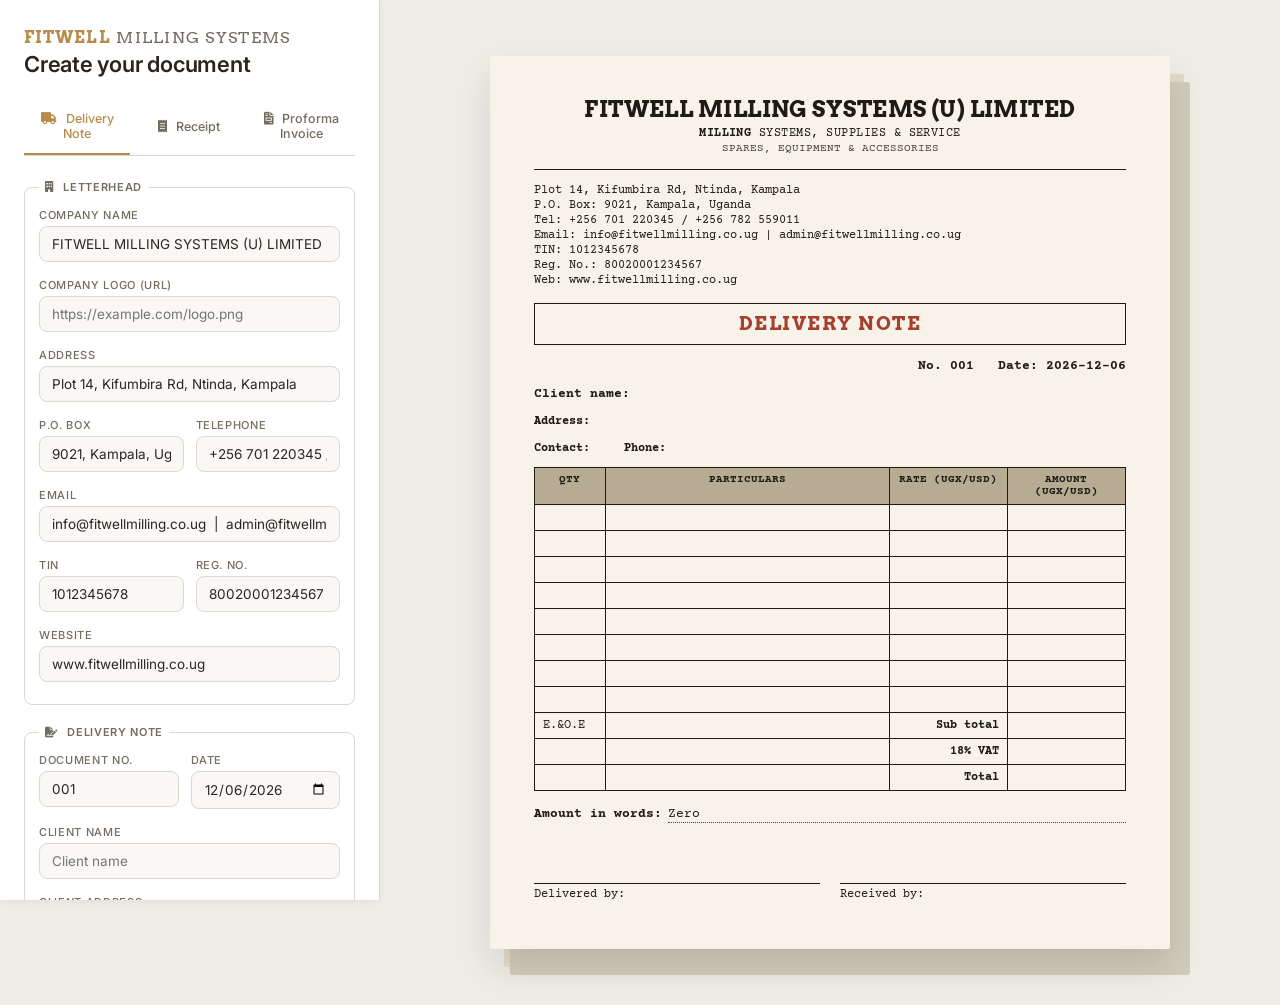
==== index.html @ 5354561b "first commit" ====
<!doctype html>
<html lang="en">
  <head>
    <meta charset="UTF-8" />
    <title>Fitwell Milling Systems — Document Book</title>
    <meta name="viewport" content="width=device-width, initial-scale=1" />
    <!-- Google Fonts -->
    <link rel="preconnect" href="https://fonts.googleapis.com" />
    <link
      href="https://fonts.googleapis.com/css2?family=Courier+Prime:wght@400;700&family=Arvo:wght@700&family=Inter:opsz@14..32&display=swap"
      rel="stylesheet"
    />
    <!-- Font Awesome 6 (Free) -->
    <link
      rel="stylesheet"
      href="https://cdnjs.cloudflare.com/ajax/libs/font-awesome/6.0.0-beta3/css/all.min.css"
    />
    <link rel="stylesheet" href="./assets/css/style.css" />
  </head>
  <body>
    <div class="app" id="app">
      <!-- ===== SIDEBAR ===== -->
      <aside class="sidebar" id="sidebar">
        <div class="sidebar-header">
          <p class="brand"><strong>Fitwell</strong> Milling Systems</p>
          <h1>Create your document</h1>
        </div>

        <!-- Tabs -->
        <div class="tabs" id="tabs">
          <button class="tab active" data-doc="dn">
            <i class="fas fa-truck"></i> Delivery Note
          </button>
          <button class="tab" data-doc="rc">
            <i class="fas fa-receipt"></i> Receipt
          </button>
          <button class="tab" data-doc="pf">
            <i class="fas fa-file-invoice"></i> Proforma Invoice
          </button>
        </div>

        <!-- Letterhead -->
        <fieldset>
          <legend><i class="fas fa-building"></i> Letterhead</legend>
          <div class="field-group">
            <label>Company Name</label>
            <input id="hd-name" value="FITWELL MILLING SYSTEMS (U) LIMITED" />
          </div>
          <div class="field-group">
            <label>Company Logo (URL)</label>
            <input id="hd-logo" placeholder="https://example.com/logo.png" />
          </div>
          <div class="field-group">
            <label>Address</label>
            <input
              id="hd-addr"
              value="Plot 14, Kifumbira Rd, Ntinda, Kampala"
            />
          </div>
          <div class="field-group two-col">
            <div>
              <label>P.O. Box</label
              ><input id="hd-pobox" value="9021, Kampala, Uganda" />
            </div>
            <div>
              <label>Telephone</label
              ><input id="hd-phone" value="+256 701 220345 / +256 782 559011" />
            </div>
          </div>
          <div class="field-group">
            <label>Email</label>
            <input
              id="hd-email"
              value="info@fitwellmilling.co.ug  |  admin@fitwellmilling.co.ug"
            />
          </div>
          <div class="field-group two-col">
            <div>
              <label>TIN</label><input id="hd-tin" value="1012345678" />
            </div>
            <div>
              <label>Reg. No.</label
              ><input id="hd-reg" value="80020001234567" />
            </div>
          </div>
          <div class="field-group">
            <label>Website</label>
            <input id="hd-web" value="www.fitwellmilling.co.ug" />
          </div>
        </fieldset>

        <!-- Delivery Note -->
        <div id="panel-dn">
          <fieldset>
            <legend><i class="fas fa-file-signature"></i> Delivery Note</legend>
            <div class="field-group two-col">
              <div>
                <label>Document No.</label><input id="dn-no" value="001" />
              </div>
              <div><label>Date</label><input id="dn-date" type="date" /></div>
            </div>
            <div class="field-group">
              <label>Client Name</label>
              <input id="dn-client" placeholder="Client name" />
            </div>
            <div class="field-group">
              <label>Client Address</label>
              <input id="dn-client-addr" placeholder="Client address" />
            </div>
            <div class="field-group two-col">
              <div>
                <label>Contact Person</label
                ><input id="dn-contact" placeholder="Contact person" />
              </div>
              <div>
                <label>Phone Number</label
                ><input id="dn-phone" placeholder="Phone number" />
              </div>
            </div>
          </fieldset>
          <fieldset>
            <legend><i class="fas fa-list"></i> Items</legend>
            <div id="dn-rows"></div>
            <button class="add-row" id="dn-add-row">
              <i class="fas fa-plus-circle"></i> Add item
            </button>
          </fieldset>
          <fieldset>
            <legend>
              <i class="fas fa-calculator"></i> Totals &amp; Sign‑off
            </legend>
            <div class="check-row">
              <input type="checkbox" id="dn-vat" />
              <label style="margin: 0">Apply 18% VAT</label>
            </div>
            <div class="field-group">
              <label>Amount in words</label>
              <input
                id="dn-words"
                placeholder="e.g. Five hundred thousand shillings only"
              />
            </div>
            <div class="field-group two-col">
              <div><label>Delivered by</label><input id="dn-delby" /></div>
              <div><label>Received by</label><input id="dn-recby" /></div>
            </div>
          </fieldset>
        </div>

        <!-- Receipt -->
        <div id="panel-rc" style="display: none">
          <fieldset>
            <legend><i class="fas fa-receipt"></i> Receipt</legend>
            <div class="field-group two-col">
              <div>
                <label>Receipt No.</label><input id="rc-no" value="001" />
              </div>
              <div><label>Date</label><input id="rc-date" type="date" /></div>
            </div>
            <div class="field-group">
              <label>Received From</label>
              <input id="rc-from" placeholder="Client name" />
            </div>
            <div class="field-group">
              <label>Payment Description</label>
              <textarea
                id="rc-for"
                placeholder="Description of goods or service"
              ></textarea>
            </div>
            <div class="field-group">
              <label>Payment Method</label>
              <select id="rc-method">
                <option value="Cash">Cash</option>
                <option value="Cheque">Cheque</option>
                <option value="Bank Transfer">Bank Transfer</option>
                <option value="Mobile Money">Mobile Money</option>
              </select>
            </div>
            <div class="field-group two-col">
              <div>
                <label>Cash / Cheque No.</label
                ><input id="rc-cash" value="Cash" />
              </div>
              <div><label>Balance</label><input id="rc-bal" value="NIL" /></div>
            </div>
            <div class="field-group">
              <label>Amount (UGX / USD)</label>
              <input id="rc-amt" placeholder="0" />
            </div>
            <div class="field-group">
              <label>Amount in words</label>
              <input
                id="rc-words"
                placeholder="e.g. Five hundred thousand shillings only"
              />
            </div>
            <div class="field-group">
              <label>Issued By</label>
              <input id="rc-issued" />
            </div>
          </fieldset>
        </div>

        <!-- Proforma Invoice -->
        <div id="panel-pf" style="display: none">
          <fieldset>
            <legend>
              <i class="fas fa-file-invoice"></i> Proforma Invoice
            </legend>
            <div class="field-group two-col">
              <div>
                <label>Invoice No.</label><input id="pf-no" value="001" />
              </div>
              <div><label>Date</label><input id="pf-date" type="date" /></div>
            </div>
            <div class="field-group">
              <label>M/s (Client)</label>
              <input id="pf-client" placeholder="Client name" />
            </div>
            <div class="field-group">
              <label>Client Address</label>
              <input id="pf-client-addr" placeholder="Client address" />
            </div>
          </fieldset>
          <fieldset>
            <legend><i class="fas fa-list"></i> Items</legend>
            <div id="pf-rows"></div>
            <button class="add-row" id="pf-add-row">
              <i class="fas fa-plus-circle"></i> Add item
            </button>
            <div class="check-row" style="margin-top: 12px">
              <input type="checkbox" id="pf-vat" />
              <label style="margin: 0">Apply 18% VAT</label>
            </div>
          </fieldset>
          <fieldset>
            <legend>
              <i class="fas fa-file-contract"></i> Terms &amp; Contact
            </legend>
            <div class="field-group">
              <label>Payment Terms</label>
              <input id="pf-terms" value="Cash on delivery" />
            </div>
            <div class="field-group">
              <label>Contact Information</label>
              <input id="pf-contact" placeholder="Phone number" />
            </div>
            <div class="field-group">
              <label>Amount in words</label>
              <input
                id="pf-words"
                placeholder="e.g. Five hundred thousand shillings only"
              />
            </div>
          </fieldset>
        </div>

        <!-- Action buttons -->
        <div class="action-row">
          <button class="action-btn" id="btn-today">
            <i class="fas fa-calendar-day"></i> Today
          </button>
          <button class="action-btn" id="btn-reset">
            <i class="fas fa-undo-alt"></i> Reset
          </button>
          <button class="action-btn" id="btn-duplicate">
            <i class="fas fa-copy"></i> Duplicate
          </button>
          <button class="action-btn" id="btn-clear">
            <i class="fas fa-trash-alt"></i> Clear All
          </button>
        </div>
        <div class="action-row">
          <button class="action-btn" id="btn-dark">
            <i class="fas fa-moon"></i> Dark / Light
          </button>
          <button class="action-btn" id="btn-save">
            <i class="fas fa-save"></i> Save
          </button>
        </div>

        <button class="print-btn" id="btn-print">
          <i class="fas fa-print"></i> Print / Save as PDF
        </button>
        <p class="hint">
          Fill the fields on the left — the sheet on the right updates as you
          type. Use <strong>Print / Save as PDF</strong> for a clean copy.
          <br /><kbd>Ctrl+P</kbd> print · <kbd>Ctrl+S</kbd> save
        </p>
      </aside>

      <!-- ===== PREVIEW STAGE ===== -->
      <main class="stage" id="stage">
        <div class="paper-wrap">
          <div class="paper" id="paper"></div>
        </div>
      </main>
    </div>

    <script src="./assets/js/script.js"></script>
  </body>
</html>
---- assets/css/style.css ----
/* ===== CSS Variables (Light / Dark) ===== */
:root {
  --paper: #f8f3e9;
  --paper-shadow-1: #e6dbc8;
  --paper-shadow-2: #d0cdbb;
  --ink: #1e1b16;
  --ink-soft: #4a443a;
  --stamp: #a53f2f;
  --rule: #b7ac93;
  --chrome-bg: #f0ede7;
  --chrome-panel: #ffffff;
  --chrome-line: #dcd7cf;
  --chrome-text: #2a251f;
  --chrome-muted: #736c60;
  --accent: #b78c4a;
  --input-bg: #faf8f5;
  --shadow-sm: 0 2px 8px rgba(0, 0, 0, 0.06);
  --radius: 8px;
}
body.dark {
  --paper: #1e1b16;
  --paper-shadow-1: #0f0e0a;
  --paper-shadow-2: #1a1812;
  --ink: #edeae0;
  --ink-soft: #b8b0a0;
  --stamp: #d97a6a;
  --rule: #5a4f3e;
  --chrome-bg: #1a1816;
  --chrome-panel: #26231e;
  --chrome-line: #3a3530;
  --chrome-text: #edeae0;
  --chrome-muted: #9c978a;
  --accent: #d9a441;
  --input-bg: #2e2a24;
  --shadow-sm: 0 2px 8px rgba(0, 0, 0, 0.3);
}
/* ===== Reset & Base ===== */
* {
  box-sizing: border-box;
  margin: 0;
  padding: 0;
}
body {
  margin: 0;
  background: var(--chrome-bg);
  color: var(--chrome-text);
  font-family:
    "Inter",
    "Segoe UI",
    system-ui,
    -apple-system,
    sans-serif;
  transition:
    background 0.25s,
    color 0.25s;
}
.app {
  display: grid;
  grid-template-columns: 380px 1fr;
  min-height: 100vh;
}
/* ===== Sidebar ===== */
.sidebar {
  background: var(--chrome-panel);
  border-right: 1px solid var(--chrome-line);
  padding: 28px 24px 40px;
  overflow-y: auto;
  max-height: 100vh;
  position: sticky;
  top: 0;
  box-shadow: var(--shadow-sm);
}
.sidebar-header {
  margin-bottom: 24px;
}
.brand {
  font-family: "Arvo", serif;
  font-size: 16px;
  letter-spacing: 0.08em;
  color: var(--chrome-muted);
  text-transform: uppercase;
  margin: 0 0 4px;
}
.brand strong {
  color: var(--accent);
}
h1 {
  font-size: 22px;
  font-weight: 600;
  margin: 0;
  color: var(--chrome-text);
  letter-spacing: -0.01em;
}
.tabs {
  display: flex;
  gap: 6px;
  margin-bottom: 24px;
  border-bottom: 1px solid var(--chrome-line);
}
.tab {
  flex: 1;
  background: transparent;
  border: none;
  color: var(--chrome-muted);
  font-size: 12.5px;
  font-weight: 500;
  padding: 10px 4px 12px;
  cursor: pointer;
  border-bottom: 2px solid transparent;
  text-align: center;
  transition:
    color 0.2s,
    border-color 0.2s;
  font-family: inherit;
}
.tab i {
  margin-right: 6px;
}
.tab.active {
  color: var(--accent);
  border-bottom-color: var(--accent);
}
.tab:hover {
  color: var(--chrome-text);
}
.field-group {
  margin-bottom: 16px;
}
.field-group.two-col {
  display: grid;
  grid-template-columns: 1fr 1fr;
  gap: 12px;
}
label {
  display: block;
  font-size: 11px;
  text-transform: uppercase;
  letter-spacing: 0.06em;
  color: var(--chrome-muted);
  margin-bottom: 4px;
  font-weight: 500;
}
input,
textarea,
select {
  width: 100%;
  background: var(--input-bg);
  border: 1px solid var(--chrome-line);
  color: var(--chrome-text);
  font-size: 13.5px;
  padding: 9px 12px;
  border-radius: var(--radius);
  font-family: inherit;
  transition:
    border-color 0.2s,
    box-shadow 0.2s;
}
input:focus,
textarea:focus,
select:focus {
  outline: none;
  border-color: var(--accent);
  box-shadow: 0 0 0 3px rgba(183, 140, 74, 0.15);
}
textarea {
  resize: vertical;
  min-height: 56px;
}
fieldset {
  border: 1px solid var(--chrome-line);
  border-radius: var(--radius);
  padding: 14px 14px 6px;
  margin: 0 0 20px;
  background: var(--chrome-panel);
}
legend {
  font-size: 11px;
  text-transform: uppercase;
  letter-spacing: 0.06em;
  color: var(--chrome-muted);
  padding: 0 6px;
  font-weight: 600;
}
legend i {
  margin-right: 6px;
}
.row-item {
  border: 1px solid var(--chrome-line);
  border-radius: var(--radius);
  padding: 12px;
  margin-bottom: 8px;
  background: var(--input-bg);
  transition: background 0.2s;
}
.row-item:hover {
  background: var(--chrome-panel);
}
.row-item .row-desc {
  margin-bottom: 8px;
}
.row-item .row-grid {
  display: grid;
  grid-template-columns: 1fr 1fr 1fr;
  gap: 8px;
  margin-bottom: 6px;
}
.row-item input {
  font-size: 12.5px;
  padding: 6px 8px;
}
.row-item .mini-label {
  font-size: 9.5px;
  color: var(--chrome-muted);
  text-transform: uppercase;
  letter-spacing: 0.04em;
  margin: 0 0 3px;
}
.remove-row {
  background: none;
  border: none;
  color: #b85c4a;
  font-size: 11px;
  cursor: pointer;
  padding: 0;
  transition: color 0.2s;
}
.remove-row:hover {
  color: #9a3e2e;
  text-decoration: underline;
}
.add-row {
  width: 100%;
  background: transparent;
  border: 1px dashed var(--chrome-line);
  color: var(--chrome-muted);
  padding: 10px;
  border-radius: var(--radius);
  font-size: 12.5px;
  cursor: pointer;
  margin-top: 2px;
  transition: all 0.2s;
  font-family: inherit;
}
.add-row i {
  margin-right: 6px;
}
.add-row:hover {
  border-color: var(--accent);
  color: var(--accent);
  background: rgba(183, 140, 74, 0.05);
}
.check-row {
  display: flex;
  align-items: center;
  gap: 8px;
  font-size: 12.5px;
  color: var(--chrome-text);
  margin-bottom: 14px;
}
.check-row input {
  width: auto;
}
.action-row {
  display: flex;
  gap: 8px;
  margin-bottom: 10px;
  flex-wrap: wrap;
}
.action-btn {
  flex: 1 1 auto;
  background: var(--chrome-line);
  border: none;
  color: var(--chrome-text);
  font-size: 12px;
  padding: 8px 6px;
  border-radius: var(--radius);
  cursor: pointer;
  transition:
    background 0.2s,
    transform 0.1s;
  font-family: inherit;
  font-weight: 500;
}
.action-btn i {
  margin-right: 4px;
}
.action-btn:hover {
  background: #b0a89a;
  transform: translateY(-1px);
}
.print-btn {
  width: 100%;
  background: var(--accent);
  color: #fff;
  border: none;
  font-weight: 600;
  font-size: 14px;
  padding: 14px;
  border-radius: var(--radius);
  cursor: pointer;
  margin-top: 8px;
  transition:
    background 0.2s,
    transform 0.1s;
  font-family: inherit;
}
.print-btn i {
  margin-right: 8px;
}
.print-btn:hover {
  background: #a0783e;
  transform: translateY(-2px);
}
.hint {
  font-size: 11.5px;
  color: var(--chrome-muted);
  line-height: 1.6;
  margin-top: 14px;
}
.hint kbd {
  background: var(--chrome-line);
  padding: 2px 8px;
  border-radius: 3px;
  font-size: 11px;
  font-family: inherit;
}
/* ===== Preview Stage ===== */
.stage {
  display: flex;
  justify-content: center;
  align-items: flex-start;
  padding: 56px 40px;
  overflow-x: auto;
  background: var(--chrome-bg);
}
.paper-wrap {
  position: relative;
  width: 680px;
  flex-shrink: 0;
}
.paper-wrap::before,
.paper-wrap::after {
  content: "";
  position: absolute;
  top: 10px;
  left: 8px;
  right: -8px;
  bottom: -10px;
  border-radius: 2px;
  z-index: 0;
}
.paper-wrap::before {
  background: var(--paper-shadow-1);
  transform: translate(6px, 8px);
}
.paper-wrap::after {
  background: var(--paper-shadow-2);
  transform: translate(12px, 16px);
}
.paper {
  position: relative;
  z-index: 1;
  background: var(--paper);
  color: var(--ink);
  padding: 40px 44px 48px;
  font-family: "Courier Prime", monospace;
  box-shadow: 0 18px 40px rgba(0, 0, 0, 0.12);
  min-height: 880px;
  transition:
    background 0.25s,
    color 0.25s;
  border-radius: 2px;
}
.co-name {
  font-family: "Arvo", serif;
  font-size: 22px;
  font-weight: 700;
  text-align: center;
  letter-spacing: 0.02em;
  margin: 0 0 4px;
}
.co-tag {
  text-align: center;
  font-size: 12px;
  letter-spacing: 0.04em;
  margin: 0 0 2px;
}
.co-tag b {
  font-weight: 700;
}
.co-sub {
  text-align: center;
  font-size: 11px;
  color: var(--ink-soft);
  margin: 0 0 14px;
}
.hr {
  border: none;
  border-top: 1.5px solid var(--ink);
  margin: 0 0 14px;
}
.addr-block p {
  margin: 0 0 2px;
  font-size: 11.5px;
}
.title-box {
  border: 1.5px solid var(--ink);
  text-align: center;
  padding: 8px 0;
  margin: 16px 0 14px;
}
.title-box span {
  font-family: "Arvo", serif;
  font-weight: 700;
  font-size: 19px;
  color: var(--stamp);
  letter-spacing: 0.08em;
}
.meta-row {
  display: flex;
  justify-content: flex-end;
  gap: 24px;
  font-size: 12.5px;
  font-weight: 700;
  margin-bottom: 14px;
}
.client-row {
  font-size: 13px;
  margin-bottom: 14px;
}
.client-row b {
  font-weight: 700;
}
table.doc-table {
  width: 100%;
  border-collapse: collapse;
  margin-bottom: 16px;
}
table.doc-table th,
table.doc-table td {
  border: 1px solid var(--ink);
  padding: 6px 8px;
  font-size: 11.5px;
  vertical-align: top;
}
table.doc-table th {
  background: var(--rule);
  text-align: center;
  font-size: 10.5px;
  text-transform: uppercase;
}
table.doc-table td.num {
  text-align: center;
}
table.doc-table td.right {
  text-align: right;
}
.fill-line {
  font-size: 12.5px;
  margin: 0 0 12px;
  display: flex;
  gap: 6px;
}
.fill-line b {
  white-space: nowrap;
}
.fill-line .under {
  flex: 1;
  border-bottom: 1px dotted var(--ink-soft);
  min-height: 16px;
}
.sig-grid {
  display: grid;
  grid-template-columns: 1fr 1fr;
  gap: 20px;
  margin-top: 34px;
  font-size: 12px;
}
.sig-line {
  border-top: 1px solid var(--ink);
  margin-top: 26px;
  padding-top: 4px;
}
.paper-footer {
  text-align: center;
  font-size: 10.5px;
  font-style: italic;
  color: var(--ink-soft);
  margin-top: 18px;
}
/* ===== Responsive ===== */
@media (max-width: 960px) {
  .app {
    grid-template-columns: 1fr;
  }
  .sidebar {
    max-height: none;
    position: static;
    border-right: none;
  }
  .stage {
    padding: 24px 16px;
  }
  .paper-wrap {
    width: 100%;
    max-width: 680px;
  }
  .paper {
    padding: 24px 20px;
    min-height: auto;
  }
  .paper-wrap::before,
  .paper-wrap::after {
    display: none;
  }
}
@media (max-width: 480px) {
  .sidebar {
    padding: 16px;
  }
  .field-group.two-col {
    grid-template-columns: 1fr;
  }
  .row-item .row-grid {
    grid-template-columns: 1fr 1fr;
  }
}
/* ===== Print styles – preserve color ===== */
@media print {
  body {
    background: #fff !important;
  }
  .sidebar {
    display: none !important;
  }
  .stage {
    padding: 0 !important;
    background: #fff !important;
  }
  .paper-wrap {
    width: 100% !important;
    max-width: 100% !important;
  }
  .paper-wrap::before,
  .paper-wrap::after {
    display: none !important;
  }
  .paper {
    box-shadow: none !important;
    padding: 20px 24px !important;
    min-height: 0 !important;
    background: var(--paper) !important;
    color: var(--ink) !important;
    -webkit-print-color-adjust: exact !important;
    print-color-adjust: exact !important;
  }
  .paper .co-name,
  .paper .title-box span {
    color: var(--stamp) !important;
  }
  .paper * {
    -webkit-print-color-adjust: exact !important;
    print-color-adjust: exact !important;
  }
  table.doc-table th {
    background: var(--rule) !important;
  }
  .paper-footer {
    color: var(--ink-soft) !important;
  }
}
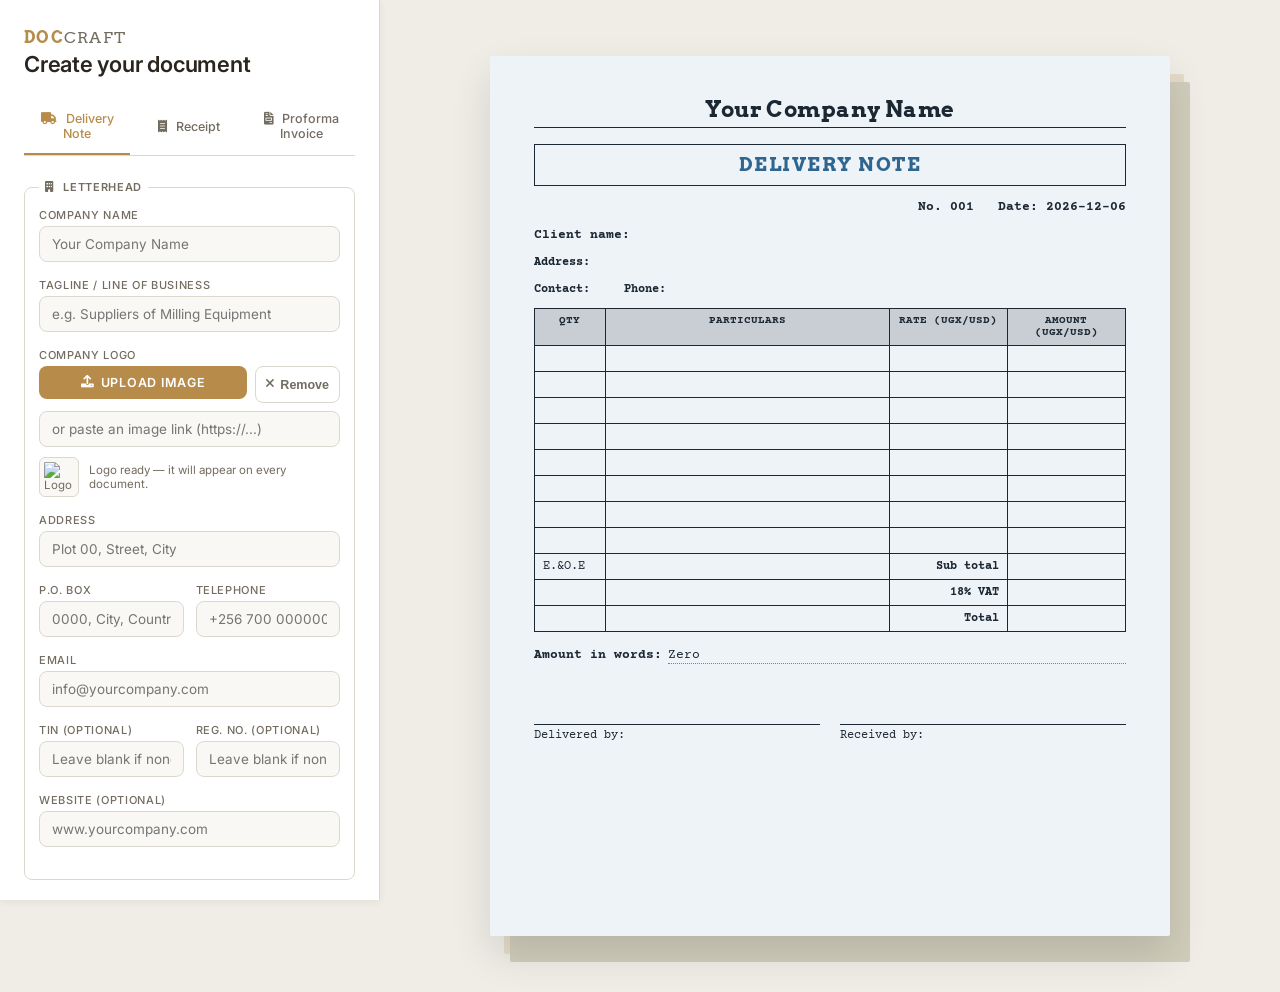
==== commit 01481b49: "more modified" ====
--- a/index.html
+++ b/index.html
@@ -2,10 +2,81 @@
 <html lang="en">
   <head>
     <meta charset="UTF-8" />
-    <title>Fitwell Milling Systems — Document Book</title>
+    <title>
+      Document Generator — Free Online Delivery Note, Receipt &amp; Proforma
+      Invoice Maker
+    </title>
     <meta name="viewport" content="width=device-width, initial-scale=1" />
+
+    <!-- ===== SEO ===== -->
+    <meta
+      name="description"
+      content="Create professional delivery notes, receipts, and proforma invoices online — free. Add your own logo and brand colors, auto-calculate totals and VAT, and print or save as PDF instantly. Works for any business."
+    />
+    <meta
+      name="keywords"
+      content="receipt generator, delivery note generator, proforma invoice generator, free invoice maker, printable receipt, online billing tool, receipt maker, invoice maker Uganda"
+    />
+    <meta name="robots" content="index, follow" />
+    <meta name="author" content="BeyondCode Tech Solutions" />
+    <meta name="theme-color" content="#2F6690" />
+    <link
+      rel="canonical"
+      href="https://aijuka-josbert.github.io/onlinereceiptfillables_b/"
+    />
+
+    <!-- Open Graph -->
+    <meta property="og:type" content="website" />
+    <meta property="og:site_name" content="Document Generator" />
+    <meta
+      property="og:title"
+      content="Document Generator — Free Online Delivery Note, Receipt & Proforma Invoice Maker"
+    />
+    <meta
+      property="og:description"
+      content="Create branded delivery notes, receipts, and proforma invoices online. Your logo, your colors, instant PDF."
+    />
+    <meta
+      property="og:url"
+      content="https://aijuka-josbert.github.io/onlinereceiptfillables_b/"
+    />
+    <meta property="og:image" content="./assets/og-image.png" />
+    <!-- Tip: add a 1200x630 screenshot of the app at assets/og-image.png so links preview nicely when shared -->
+
+    <!-- Twitter Card -->
+    <meta name="twitter:card" content="summary_large_image" />
+    <meta
+      name="twitter:title"
+      content="Document Generator — Free Online Delivery Note, Receipt & Proforma Invoice Maker"
+    />
+    <meta
+      name="twitter:description"
+      content="Create branded delivery notes, receipts, and proforma invoices online. Your logo, your colors, instant PDF."
+    />
+    <meta name="twitter:image" content="./assets/og-image.png" />
+
+    <!-- Favicon (inline SVG, no extra file needed) -->
+    <link
+      rel="icon"
+      href="data:image/svg+xml,%3Csvg xmlns='http://www.w3.org/2000/svg' viewBox='0 0 100 100'%3E%3Crect width='100' height='100' rx='18' fill='%232F6690'/%3E%3Cpath d='M28 22h44a4 4 0 0 1 4 4v56l-9-6-9 6-9-6-9 6-9-6-9 6V26a4 4 0 0 1 4-4z' fill='%23fff'/%3E%3Cpath d='M36 38h28M36 48h28M36 58h18' stroke='%232F6690' stroke-width='4' stroke-linecap='round'/%3E%3C/svg%3E"
+    />
+
+    <!-- Structured data -->
+    <script type="application/ld+json">
+      {
+        "@context": "https://schema.org",
+        "@type": "WebApplication",
+        "name": "Document Generator",
+        "description": "Free online tool to create delivery notes, receipts, and proforma invoices with custom logos and brand colors.",
+        "applicationCategory": "BusinessApplication",
+        "operatingSystem": "Any",
+        "offers": { "@type": "Offer", "price": "0", "priceCurrency": "USD" }
+      }
+    </script>
+
     <!-- Google Fonts -->
     <link rel="preconnect" href="https://fonts.googleapis.com" />
+    <link rel="preconnect" href="https://fonts.gstatic.com" crossorigin />
     <link
       href="https://fonts.googleapis.com/css2?family=Courier+Prime:wght@400;700&family=Arvo:wght@700&family=Inter:opsz@14..32&display=swap"
       rel="stylesheet"
@@ -18,23 +89,32 @@
     <link rel="stylesheet" href="./assets/css/style.css" />
   </head>
   <body>
+    <h1 class="sr-only">
+      Free Online Document Generator — Delivery Notes, Receipts and Proforma
+      Invoices
+    </h1>
     <div class="app" id="app">
       <!-- ===== SIDEBAR ===== -->
-      <aside class="sidebar" id="sidebar">
+      <aside class="sidebar" id="sidebar" aria-label="Document editor">
         <div class="sidebar-header">
-          <p class="brand"><strong>Fitwell</strong> Milling Systems</p>
-          <h1>Create your document</h1>
+          <p class="brand"><strong>Doc</strong>Craft</p>
+          <p class="sidebar-title">Create your document</p>
         </div>
 
         <!-- Tabs -->
-        <div class="tabs" id="tabs">
-          <button class="tab active" data-doc="dn">
+        <div class="tabs" id="tabs" role="tablist">
+          <button
+            class="tab active"
+            data-doc="dn"
+            role="tab"
+            aria-selected="true"
+          >
             <i class="fas fa-truck"></i> Delivery Note
           </button>
-          <button class="tab" data-doc="rc">
+          <button class="tab" data-doc="rc" role="tab" aria-selected="false">
             <i class="fas fa-receipt"></i> Receipt
           </button>
-          <button class="tab" data-doc="pf">
+          <button class="tab" data-doc="pf" role="tab" aria-selected="false">
             <i class="fas fa-file-invoice"></i> Proforma Invoice
           </button>
         </div>
@@ -43,49 +123,70 @@
         <fieldset>
           <legend><i class="fas fa-building"></i> Letterhead</legend>
           <div class="field-group">
-            <label>Company Name</label>
-            <input id="hd-name" value="FITWELL MILLING SYSTEMS (U) LIMITED" />
-          </div>
-          <div class="field-group">
-            <label>Company Logo (URL)</label>
-            <input id="hd-logo" placeholder="https://example.com/logo.png" />
-          </div>
-          <div class="field-group">
-            <label>Address</label>
+            <label for="hd-name">Company Name</label>
+            <input id="hd-name" placeholder="Your Company Name" />
+          </div>
+          <div class="field-group">
+            <label for="hd-tagline">Tagline / Line of Business</label>
             <input
-              id="hd-addr"
-              value="Plot 14, Kifumbira Rd, Ntinda, Kampala"
+              id="hd-tagline"
+              placeholder="e.g. Suppliers of Milling Equipment"
             />
+          </div>
+
+          <div class="field-group">
+            <label>Company Logo</label>
+            <div class="logo-controls">
+              <label class="upload-btn" for="hd-logo-file">
+                <i class="fas fa-upload"></i> Upload image
+                <input type="file" id="hd-logo-file" accept="image/*" hidden />
+              </label>
+              <button type="button" class="upload-btn ghost" id="hd-logo-clear">
+                <i class="fas fa-times"></i> Remove
+              </button>
+            </div>
+            <input
+              id="hd-logo-url"
+              placeholder="or paste an image link (https://...)"
+              style="margin-top: 8px"
+            />
+            <div class="logo-preview-row" id="logo-preview-row" hidden>
+              <img id="logo-preview" alt="Logo preview" />
+              <span>Logo ready — it will appear on every document.</span>
+            </div>
+          </div>
+
+          <div class="field-group">
+            <label for="hd-addr">Address</label>
+            <input id="hd-addr" placeholder="Plot 00, Street, City" />
           </div>
           <div class="field-group two-col">
             <div>
-              <label>P.O. Box</label
-              ><input id="hd-pobox" value="9021, Kampala, Uganda" />
+              <label for="hd-pobox">P.O. Box</label>
+              <input id="hd-pobox" placeholder="0000, City, Country" />
             </div>
             <div>
-              <label>Telephone</label
-              ><input id="hd-phone" value="+256 701 220345 / +256 782 559011" />
-            </div>
-          </div>
-          <div class="field-group">
-            <label>Email</label>
-            <input
-              id="hd-email"
-              value="info@fitwellmilling.co.ug  |  admin@fitwellmilling.co.ug"
-            />
+              <label for="hd-phone">Telephone</label>
+              <input id="hd-phone" placeholder="+256 700 000000" />
+            </div>
+          </div>
+          <div class="field-group">
+            <label for="hd-email">Email</label>
+            <input id="hd-email" placeholder="info@yourcompany.com" />
           </div>
           <div class="field-group two-col">
             <div>
-              <label>TIN</label><input id="hd-tin" value="1012345678" />
+              <label for="hd-tin">TIN (optional)</label>
+              <input id="hd-tin" placeholder="Leave blank if none" />
             </div>
             <div>
-              <label>Reg. No.</label
-              ><input id="hd-reg" value="80020001234567" />
-            </div>
-          </div>
-          <div class="field-group">
-            <label>Website</label>
-            <input id="hd-web" value="www.fitwellmilling.co.ug" />
+              <label for="hd-reg">Reg. No. (optional)</label>
+              <input id="hd-reg" placeholder="Leave blank if none" />
+            </div>
+          </div>
+          <div class="field-group">
+            <label for="hd-web">Website (optional)</label>
+            <input id="hd-web" placeholder="www.yourcompany.com" />
           </div>
         </fieldset>
 
@@ -95,25 +196,29 @@
             <legend><i class="fas fa-file-signature"></i> Delivery Note</legend>
             <div class="field-group two-col">
               <div>
-                <label>Document No.</label><input id="dn-no" value="001" />
-              </div>
-              <div><label>Date</label><input id="dn-date" type="date" /></div>
-            </div>
-            <div class="field-group">
-              <label>Client Name</label>
+                <label for="dn-no">Document No.</label
+                ><input id="dn-no" value="001" />
+              </div>
+              <div>
+                <label for="dn-date">Date</label
+                ><input id="dn-date" type="date" />
+              </div>
+            </div>
+            <div class="field-group">
+              <label for="dn-client">Client Name</label>
               <input id="dn-client" placeholder="Client name" />
             </div>
             <div class="field-group">
-              <label>Client Address</label>
+              <label for="dn-client-addr">Client Address</label>
               <input id="dn-client-addr" placeholder="Client address" />
             </div>
             <div class="field-group two-col">
               <div>
-                <label>Contact Person</label
+                <label for="dn-contact">Contact Person</label
                 ><input id="dn-contact" placeholder="Contact person" />
               </div>
               <div>
-                <label>Phone Number</label
+                <label for="dn-phone">Phone Number</label
                 ><input id="dn-phone" placeholder="Phone number" />
               </div>
             </div>
@@ -121,7 +226,7 @@
           <fieldset>
             <legend><i class="fas fa-list"></i> Items</legend>
             <div id="dn-rows"></div>
-            <button class="add-row" id="dn-add-row">
+            <button class="add-row" id="dn-add-row" type="button">
               <i class="fas fa-plus-circle"></i> Add item
             </button>
           </fieldset>
@@ -131,19 +236,46 @@
             </legend>
             <div class="check-row">
               <input type="checkbox" id="dn-vat" />
-              <label style="margin: 0">Apply 18% VAT</label>
-            </div>
-            <div class="field-group">
-              <label>Amount in words</label>
+              <label style="margin: 0" for="dn-vat">Apply 18% VAT</label>
+            </div>
+            <div class="field-group">
+              <label for="dn-words">Amount in words</label>
               <input
                 id="dn-words"
-                placeholder="e.g. Five hundred thousand shillings only"
+                placeholder="auto-filled from total"
+                readonly
               />
             </div>
             <div class="field-group two-col">
-              <div><label>Delivered by</label><input id="dn-delby" /></div>
-              <div><label>Received by</label><input id="dn-recby" /></div>
-            </div>
+              <div>
+                <label for="dn-delby">Delivered by</label
+                ><input id="dn-delby" />
+              </div>
+              <div>
+                <label for="dn-recby">Received by</label><input id="dn-recby" />
+              </div>
+            </div>
+          </fieldset>
+          <fieldset class="appearance-fieldset">
+            <legend><i class="fas fa-palette"></i> Delivery Note colors</legend>
+            <div class="swatch-row" data-doc="dn"></div>
+            <div class="color-pick-row">
+              <label class="color-pick">
+                <span>Background</span>
+                <input type="color" id="dn-c-paper" />
+              </label>
+              <label class="color-pick">
+                <span>Text</span>
+                <input type="color" id="dn-c-ink" />
+              </label>
+              <label class="color-pick">
+                <span>Accent</span>
+                <input type="color" id="dn-c-accent" />
+              </label>
+            </div>
+            <button class="theme-reset" type="button" data-doc="dn">
+              Reset to default colors
+            </button>
           </fieldset>
         </div>
 
@@ -153,23 +285,27 @@
             <legend><i class="fas fa-receipt"></i> Receipt</legend>
             <div class="field-group two-col">
               <div>
-                <label>Receipt No.</label><input id="rc-no" value="001" />
-              </div>
-              <div><label>Date</label><input id="rc-date" type="date" /></div>
-            </div>
-            <div class="field-group">
-              <label>Received From</label>
+                <label for="rc-no">Receipt No.</label
+                ><input id="rc-no" value="001" />
+              </div>
+              <div>
+                <label for="rc-date">Date</label
+                ><input id="rc-date" type="date" />
+              </div>
+            </div>
+            <div class="field-group">
+              <label for="rc-from">Received From</label>
               <input id="rc-from" placeholder="Client name" />
             </div>
             <div class="field-group">
-              <label>Payment Description</label>
+              <label for="rc-for">Payment Description</label>
               <textarea
                 id="rc-for"
                 placeholder="Description of goods or service"
               ></textarea>
             </div>
             <div class="field-group">
-              <label>Payment Method</label>
+              <label for="rc-method">Payment Method</label>
               <select id="rc-method">
                 <option value="Cash">Cash</option>
                 <option value="Cheque">Cheque</option>
@@ -179,26 +315,51 @@
             </div>
             <div class="field-group two-col">
               <div>
-                <label>Cash / Cheque No.</label
-                ><input id="rc-cash" value="Cash" />
-              </div>
-              <div><label>Balance</label><input id="rc-bal" value="NIL" /></div>
-            </div>
-            <div class="field-group">
-              <label>Amount (UGX / USD)</label>
-              <input id="rc-amt" placeholder="0" />
-            </div>
-            <div class="field-group">
-              <label>Amount in words</label>
+                <label for="rc-cash">Cash / Cheque No.</label>
+                <input id="rc-cash" placeholder="Cash" />
+              </div>
+              <div>
+                <label for="rc-bal">Balance</label
+                ><input id="rc-bal" placeholder="NIL" />
+              </div>
+            </div>
+            <div class="field-group">
+              <label for="rc-amt">Amount (UGX / USD)</label>
+              <input id="rc-amt" placeholder="0" inputmode="decimal" />
+            </div>
+            <div class="field-group">
+              <label for="rc-words">Amount in words</label>
               <input
                 id="rc-words"
-                placeholder="e.g. Five hundred thousand shillings only"
+                placeholder="auto-filled from amount"
+                readonly
               />
             </div>
             <div class="field-group">
-              <label>Issued By</label>
+              <label for="rc-issued">Issued By</label>
               <input id="rc-issued" />
             </div>
+          </fieldset>
+          <fieldset class="appearance-fieldset">
+            <legend><i class="fas fa-palette"></i> Receipt colors</legend>
+            <div class="swatch-row" data-doc="rc"></div>
+            <div class="color-pick-row">
+              <label class="color-pick">
+                <span>Background</span>
+                <input type="color" id="rc-c-paper" />
+              </label>
+              <label class="color-pick">
+                <span>Text</span>
+                <input type="color" id="rc-c-ink" />
+              </label>
+              <label class="color-pick">
+                <span>Accent</span>
+                <input type="color" id="rc-c-accent" />
+              </label>
+            </div>
+            <button class="theme-reset" type="button" data-doc="rc">
+              Reset to default colors
+            </button>
           </fieldset>
         </div>
 
@@ -210,28 +371,32 @@
             </legend>
             <div class="field-group two-col">
               <div>
-                <label>Invoice No.</label><input id="pf-no" value="001" />
-              </div>
-              <div><label>Date</label><input id="pf-date" type="date" /></div>
-            </div>
-            <div class="field-group">
-              <label>M/s (Client)</label>
+                <label for="pf-no">Invoice No.</label
+                ><input id="pf-no" value="001" />
+              </div>
+              <div>
+                <label for="pf-date">Date</label
+                ><input id="pf-date" type="date" />
+              </div>
+            </div>
+            <div class="field-group">
+              <label for="pf-client">M/s (Client)</label>
               <input id="pf-client" placeholder="Client name" />
             </div>
             <div class="field-group">
-              <label>Client Address</label>
+              <label for="pf-client-addr">Client Address</label>
               <input id="pf-client-addr" placeholder="Client address" />
             </div>
           </fieldset>
           <fieldset>
             <legend><i class="fas fa-list"></i> Items</legend>
             <div id="pf-rows"></div>
-            <button class="add-row" id="pf-add-row">
+            <button class="add-row" id="pf-add-row" type="button">
               <i class="fas fa-plus-circle"></i> Add item
             </button>
             <div class="check-row" style="margin-top: 12px">
               <input type="checkbox" id="pf-vat" />
-              <label style="margin: 0">Apply 18% VAT</label>
+              <label style="margin: 0" for="pf-vat">Apply 18% VAT</label>
             </div>
           </fieldset>
           <fieldset>
@@ -239,53 +404,78 @@
               <i class="fas fa-file-contract"></i> Terms &amp; Contact
             </legend>
             <div class="field-group">
-              <label>Payment Terms</label>
+              <label for="pf-terms">Payment Terms</label>
               <input id="pf-terms" value="Cash on delivery" />
             </div>
             <div class="field-group">
-              <label>Contact Information</label>
+              <label for="pf-contact">Contact Information</label>
               <input id="pf-contact" placeholder="Phone number" />
             </div>
             <div class="field-group">
-              <label>Amount in words</label>
+              <label for="pf-words">Amount in words</label>
               <input
                 id="pf-words"
-                placeholder="e.g. Five hundred thousand shillings only"
+                placeholder="auto-filled from total"
+                readonly
               />
             </div>
+          </fieldset>
+          <fieldset class="appearance-fieldset">
+            <legend>
+              <i class="fas fa-palette"></i> Proforma Invoice colors
+            </legend>
+            <div class="swatch-row" data-doc="pf"></div>
+            <div class="color-pick-row">
+              <label class="color-pick">
+                <span>Background</span>
+                <input type="color" id="pf-c-paper" />
+              </label>
+              <label class="color-pick">
+                <span>Text</span>
+                <input type="color" id="pf-c-ink" />
+              </label>
+              <label class="color-pick">
+                <span>Accent</span>
+                <input type="color" id="pf-c-accent" />
+              </label>
+            </div>
+            <button class="theme-reset" type="button" data-doc="pf">
+              Reset to default colors
+            </button>
           </fieldset>
         </div>
 
         <!-- Action buttons -->
         <div class="action-row">
-          <button class="action-btn" id="btn-today">
+          <button class="action-btn" id="btn-today" type="button">
             <i class="fas fa-calendar-day"></i> Today
           </button>
-          <button class="action-btn" id="btn-reset">
+          <button class="action-btn" id="btn-reset" type="button">
             <i class="fas fa-undo-alt"></i> Reset
           </button>
-          <button class="action-btn" id="btn-duplicate">
+          <button class="action-btn" id="btn-duplicate" type="button">
             <i class="fas fa-copy"></i> Duplicate
           </button>
-          <button class="action-btn" id="btn-clear">
+          <button class="action-btn" id="btn-clear" type="button">
             <i class="fas fa-trash-alt"></i> Clear All
           </button>
         </div>
         <div class="action-row">
-          <button class="action-btn" id="btn-dark">
-            <i class="fas fa-moon"></i> Dark / Light
-          </button>
-          <button class="action-btn" id="btn-save">
+          <button class="action-btn" id="btn-dark" type="button">
+            <i class="fas fa-moon"></i> Dark / Light UI
+          </button>
+          <button class="action-btn" id="btn-save" type="button">
             <i class="fas fa-save"></i> Save
           </button>
         </div>
 
-        <button class="print-btn" id="btn-print">
+        <button class="print-btn" id="btn-print" type="button">
           <i class="fas fa-print"></i> Print / Save as PDF
         </button>
         <p class="hint">
           Fill the fields on the left — the sheet on the right updates as you
-          type. Use <strong>Print / Save as PDF</strong> for a clean copy.
+          type. Each document type keeps its own colors so printed copies are
+          easy to tell apart at a glance.
           <br /><kbd>Ctrl+P</kbd> print · <kbd>Ctrl+S</kbd> save
         </p>
       </aside>
--- a/assets/css/style.css
+++ b/assets/css/style.css
@@ -1,12 +1,15 @@
-/* ===== CSS Variables (Light / Dark) ===== */
+/* ============================================================
+   Document Generator — Stylesheet
+   Two independent theming layers:
+   1. --chrome-*  → the app UI (sidebar), toggled light/dark
+   2. --doc-*     → the printed document itself, one palette per
+                    document type (Delivery Note / Receipt / Proforma),
+                    fully customizable per document via the Appearance
+                    panel and stored in localStorage.
+   ============================================================ */
+
 :root {
-  --paper: #f8f3e9;
-  --paper-shadow-1: #e6dbc8;
-  --paper-shadow-2: #d0cdbb;
-  --ink: #1e1b16;
-  --ink-soft: #4a443a;
-  --stamp: #a53f2f;
-  --rule: #b7ac93;
+  /* ---- App chrome (UI) ---- */
   --chrome-bg: #f0ede7;
   --chrome-panel: #ffffff;
   --chrome-line: #dcd7cf;
@@ -16,15 +19,17 @@
   --input-bg: #faf8f5;
   --shadow-sm: 0 2px 8px rgba(0, 0, 0, 0.06);
   --radius: 8px;
+
+  /* ---- Document paper (defaults — overridden per doc by JS) ---- */
+  --doc-paper: #f8f3e9;
+  --doc-ink: #1e1b16;
+  --doc-ink-soft: #4a443a;
+  --doc-stamp: #a53f2f;
+  --doc-rule: #b7ac93;
+  --paper-shadow-1: #e6dbc8;
+  --paper-shadow-2: #d0cdbb;
 }
 body.dark {
-  --paper: #1e1b16;
-  --paper-shadow-1: #0f0e0a;
-  --paper-shadow-2: #1a1812;
-  --ink: #edeae0;
-  --ink-soft: #b8b0a0;
-  --stamp: #d97a6a;
-  --rule: #5a4f3e;
   --chrome-bg: #1a1816;
   --chrome-panel: #26231e;
   --chrome-line: #3a3530;
@@ -33,12 +38,23 @@
   --accent: #d9a441;
   --input-bg: #2e2a24;
   --shadow-sm: 0 2px 8px rgba(0, 0, 0, 0.3);
-}
+  --paper-shadow-1: #0f0e0a;
+  --paper-shadow-2: #1a1812;
+}
+
 /* ===== Reset & Base ===== */
 * {
   box-sizing: border-box;
   margin: 0;
   padding: 0;
+}
+.sr-only {
+  position: absolute;
+  width: 1px;
+  height: 1px;
+  overflow: hidden;
+  clip: rect(0 0 0 0);
+  white-space: nowrap;
 }
 body {
   margin: 0;
@@ -59,6 +75,7 @@
   grid-template-columns: 380px 1fr;
   min-height: 100vh;
 }
+
 /* ===== Sidebar ===== */
 .sidebar {
   background: var(--chrome-panel);
@@ -84,7 +101,7 @@
 .brand strong {
   color: var(--accent);
 }
-h1 {
+.sidebar-title {
   font-size: 22px;
   font-weight: 600;
   margin: 0;
@@ -162,6 +179,10 @@
   border-color: var(--accent);
   box-shadow: 0 0 0 3px rgba(183, 140, 74, 0.15);
 }
+input[readonly] {
+  opacity: 0.85;
+  cursor: default;
+}
 textarea {
   resize: vertical;
   min-height: 56px;
@@ -169,7 +190,7 @@
 fieldset {
   border: 1px solid var(--chrome-line);
   border-radius: var(--radius);
-  padding: 14px 14px 6px;
+  padding: 14px 14px 16px;
   margin: 0 0 20px;
   background: var(--chrome-panel);
 }
@@ -184,6 +205,61 @@
 legend i {
   margin-right: 6px;
 }
+
+/* ===== Logo upload ===== */
+.logo-controls {
+  display: flex;
+  gap: 8px;
+  flex-wrap: wrap;
+}
+.upload-btn {
+  flex: 1;
+  display: inline-flex;
+  align-items: center;
+  justify-content: center;
+  gap: 6px;
+  background: var(--accent);
+  color: #fff;
+  border: none;
+  font-size: 12.5px;
+  font-weight: 600;
+  padding: 9px 10px;
+  border-radius: var(--radius);
+  cursor: pointer;
+  transition: filter 0.2s;
+}
+.upload-btn:hover {
+  filter: brightness(1.08);
+}
+.upload-btn.ghost {
+  background: transparent;
+  color: var(--chrome-muted);
+  border: 1px solid var(--chrome-line);
+  flex: 0 0 auto;
+}
+.upload-btn.ghost:hover {
+  color: var(--chrome-text);
+  border-color: var(--chrome-muted);
+}
+.logo-preview-row {
+  display: flex;
+  align-items: center;
+  gap: 10px;
+  margin-top: 10px;
+  font-size: 11.5px;
+  color: var(--chrome-muted);
+}
+.logo-preview-row img {
+  width: 40px;
+  height: 40px;
+  object-fit: contain;
+  background: var(--input-bg);
+  border: 1px solid var(--chrome-line);
+  border-radius: 6px;
+  padding: 4px;
+}
+
+/* ===== Item rows ===== */
 .row-item {
   border: 1px solid var(--chrome-line);
   border-radius: var(--radius);
@@ -260,6 +336,78 @@
 .check-row input {
   width: auto;
 }
+
+/* ===== Appearance / theme picker ===== */
+.appearance-fieldset {
+  background: var(--input-bg);
+}
+.swatch-row {
+  display: flex;
+  flex-wrap: wrap;
+  gap: 8px;
+  margin-bottom: 14px;
+}
+.swatch {
+  width: 28px;
+  height: 28px;
+  border-radius: 50%;
+  border: 2px solid var(--chrome-panel);
+  outline: 1px solid var(--chrome-line);
+  cursor: pointer;
+  padding: 0;
+  transition:
+    transform 0.15s,
+    outline-color 0.15s;
+}
+.swatch:hover {
+  transform: scale(1.12);
+}
+.swatch.active {
+  outline: 2px solid var(--chrome-text);
+  outline-offset: 1px;
+}
+.color-pick-row {
+  display: flex;
+  gap: 10px;
+  margin-bottom: 12px;
+}
+.color-pick {
+  flex: 1;
+  display: flex;
+  flex-direction: column;
+  align-items: center;
+  gap: 4px;
+}
+.color-pick span {
+  font-size: 10px;
+  text-transform: uppercase;
+  letter-spacing: 0.05em;
+  color: var(--chrome-muted);
+}
+.color-pick input[type="color"] {
+  width: 100%;
+  height: 32px;
+  padding: 2px;
+  cursor: pointer;
+}
+.theme-reset {
+  width: 100%;
+  background: transparent;
+  border: 1px solid var(--chrome-line);
+  color: var(--chrome-muted);
+  padding: 8px;
+  border-radius: var(--radius);
+  font-size: 11.5px;
+  cursor: pointer;
+  font-family: inherit;
+  transition: all 0.2s;
+}
+.theme-reset:hover {
+  color: var(--chrome-text);
+  border-color: var(--chrome-muted);
+}
+
+/* ===== Action buttons ===== */
 .action-row {
   display: flex;
   gap: 8px;
@@ -308,7 +456,7 @@
   margin-right: 8px;
 }
 .print-btn:hover {
-  background: #a0783e;
+  filter: brightness(1.08);
   transform: translateY(-2px);
 }
 .hint {
@@ -324,6 +472,7 @@
   font-size: 11px;
   font-family: inherit;
 }
+
 /* ===== Preview Stage ===== */
 .stage {
   display: flex;
@@ -360,8 +509,8 @@
 .paper {
   position: relative;
   z-index: 1;
-  background: var(--paper);
-  color: var(--ink);
+  background: var(--doc-paper);
+  color: var(--doc-ink);
   padding: 40px 44px 48px;
   font-family: "Courier Prime", monospace;
   box-shadow: 0 18px 40px rgba(0, 0, 0, 0.12);
@@ -371,6 +520,13 @@
     color 0.25s;
   border-radius: 2px;
 }
+.co-logo {
+  display: block;
+  max-height: 64px;
+  max-width: 220px;
+  margin: 0 auto 10px;
+  object-fit: contain;
+}
 .co-name {
   font-family: "Arvo", serif;
   font-size: 22px;
@@ -383,20 +539,12 @@
   text-align: center;
   font-size: 12px;
   letter-spacing: 0.04em;
-  margin: 0 0 2px;
-}
-.co-tag b {
-  font-weight: 700;
-}
-.co-sub {
-  text-align: center;
-  font-size: 11px;
-  color: var(--ink-soft);
   margin: 0 0 14px;
+  color: var(--doc-ink-soft);
 }
 .hr {
   border: none;
-  border-top: 1.5px solid var(--ink);
+  border-top: 1.5px solid var(--doc-ink);
   margin: 0 0 14px;
 }
 .addr-block p {
@@ -404,7 +552,7 @@
   font-size: 11.5px;
 }
 .title-box {
-  border: 1.5px solid var(--ink);
+  border: 1.5px solid var(--doc-ink);
   text-align: center;
   padding: 8px 0;
   margin: 16px 0 14px;
@@ -413,7 +561,7 @@
   font-family: "Arvo", serif;
   font-weight: 700;
   font-size: 19px;
-  color: var(--stamp);
+  color: var(--doc-stamp);
   letter-spacing: 0.08em;
 }
 .meta-row {
@@ -438,13 +586,13 @@
 }
 table.doc-table th,
 table.doc-table td {
-  border: 1px solid var(--ink);
+  border: 1px solid var(--doc-ink);
   padding: 6px 8px;
   font-size: 11.5px;
   vertical-align: top;
 }
 table.doc-table th {
-  background: var(--rule);
+  background: var(--doc-rule);
   text-align: center;
   font-size: 10.5px;
   text-transform: uppercase;
@@ -466,7 +614,7 @@
 }
 .fill-line .under {
   flex: 1;
-  border-bottom: 1px dotted var(--ink-soft);
+  border-bottom: 1px dotted var(--doc-ink-soft);
   min-height: 16px;
 }
 .sig-grid {
@@ -477,7 +625,7 @@
   font-size: 12px;
 }
 .sig-line {
-  border-top: 1px solid var(--ink);
+  border-top: 1px solid var(--doc-ink);
   margin-top: 26px;
   padding-top: 4px;
 }
@@ -485,9 +633,10 @@
   text-align: center;
   font-size: 10.5px;
   font-style: italic;
-  color: var(--ink-soft);
+  color: var(--doc-ink-soft);
   margin-top: 18px;
 }
+
 /* ===== Responsive ===== */
 @media (max-width: 960px) {
   .app {
@@ -524,12 +673,13 @@
   .row-item .row-grid {
     grid-template-columns: 1fr 1fr;
   }
-}
-/* ===== Print styles – preserve color ===== */
+  .color-pick-row {
+    flex-wrap: wrap;
+  }
+}
+
+/* ===== PRINT STYLES ===== */
 @media print {
-  body {
-    background: #fff !important;
-  }
   .sidebar {
     display: none !important;
   }
@@ -545,27 +695,39 @@
   .paper-wrap::after {
     display: none !important;
   }
+
+  /* Preserve each document's own paper + ink so printed copies stay
+     visually distinguishable, while keeping print-friendly contrast. */
   .paper {
     box-shadow: none !important;
     padding: 20px 24px !important;
     min-height: 0 !important;
-    background: var(--paper) !important;
-    color: var(--ink) !important;
+    background: var(--doc-paper) !important;
+    color: var(--doc-ink) !important;
     -webkit-print-color-adjust: exact !important;
     print-color-adjust: exact !important;
-  }
-  .paper .co-name,
-  .paper .title-box span {
-    color: var(--stamp) !important;
   }
   .paper * {
     -webkit-print-color-adjust: exact !important;
     print-color-adjust: exact !important;
   }
+  .title-box span {
+    color: var(--doc-stamp) !important;
+  }
   table.doc-table th {
-    background: var(--rule) !important;
-  }
-  .paper-footer {
-    color: var(--ink-soft) !important;
-  }
-}
+    background: var(--doc-rule) !important;
+  }
+  table.doc-table th,
+  table.doc-table td {
+    border: 1.3px solid var(--doc-ink) !important;
+  }
+  .fill-line .under {
+    border-bottom: 1.3px solid var(--doc-ink-soft) !important;
+  }
+  .sig-line {
+    border-top: 1.3px solid var(--doc-ink) !important;
+  }
+  .hr {
+    border-top: 1.8px solid var(--doc-ink) !important;
+  }
+}
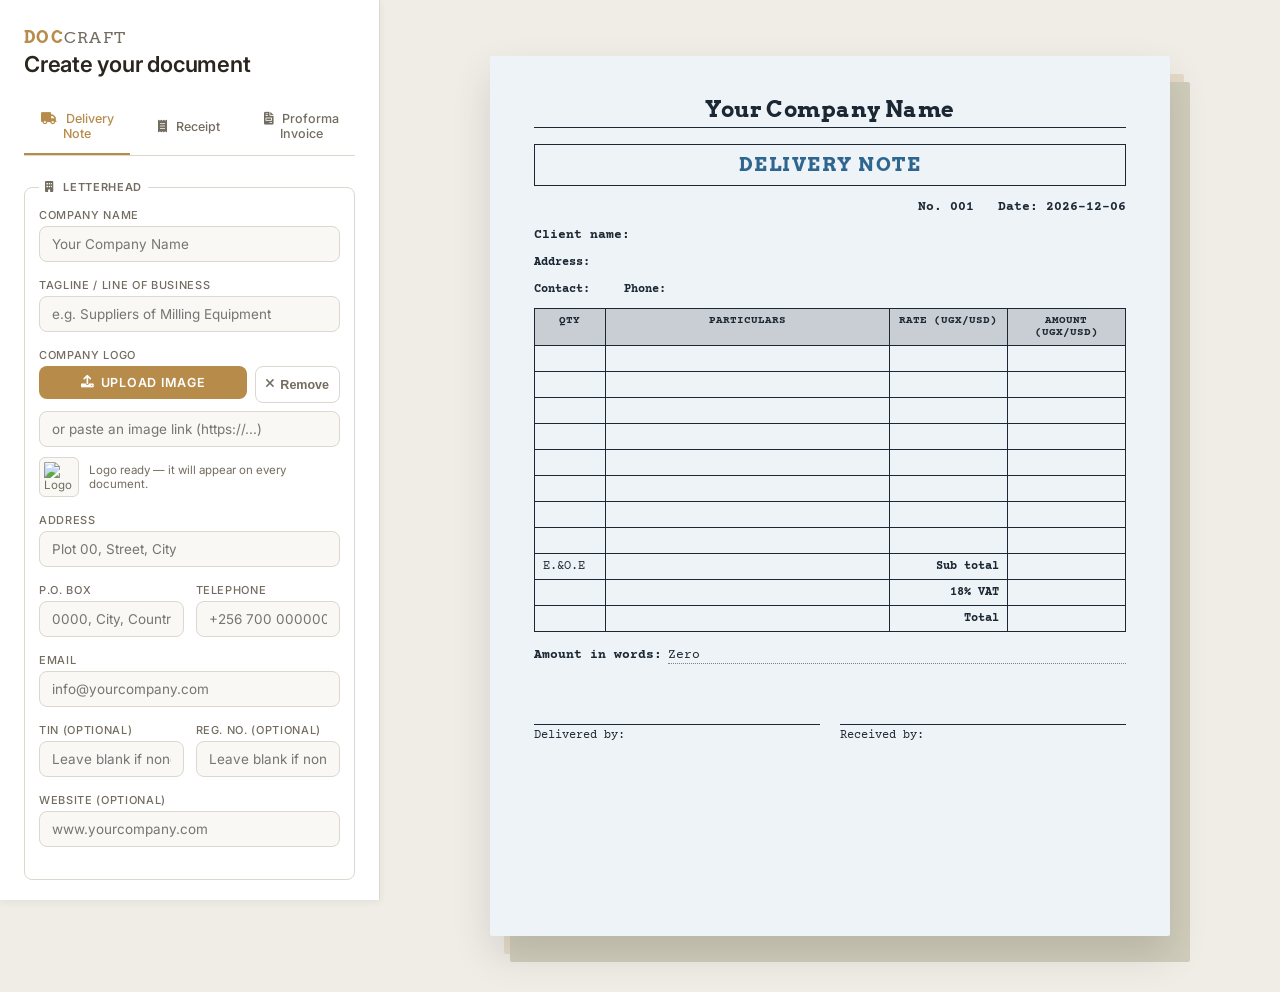
==== commit 100c3558: "final addtions for static final" ====
--- a/index.html
+++ b/index.html
@@ -1,68 +1,51 @@
 <!doctype html>
 <html lang="en">
-  <head>
-    <meta charset="UTF-8" />
-    <title>
-      Document Generator — Free Online Delivery Note, Receipt &amp; Proforma
-      Invoice Maker
-    </title>
-    <meta name="viewport" content="width=device-width, initial-scale=1" />
-
-    <!-- ===== SEO ===== -->
-    <meta
-      name="description"
-      content="Create professional delivery notes, receipts, and proforma invoices online — free. Add your own logo and brand colors, auto-calculate totals and VAT, and print or save as PDF instantly. Works for any business."
-    />
-    <meta
-      name="keywords"
-      content="receipt generator, delivery note generator, proforma invoice generator, free invoice maker, printable receipt, online billing tool, receipt maker, invoice maker Uganda"
-    />
-    <meta name="robots" content="index, follow" />
-    <meta name="author" content="BeyondCode Tech Solutions" />
-    <meta name="theme-color" content="#2F6690" />
-    <link
-      rel="canonical"
-      href="https://aijuka-josbert.github.io/onlinereceiptfillables_b/"
-    />
-
-    <!-- Open Graph -->
-    <meta property="og:type" content="website" />
-    <meta property="og:site_name" content="Document Generator" />
-    <meta
-      property="og:title"
-      content="Document Generator — Free Online Delivery Note, Receipt & Proforma Invoice Maker"
-    />
-    <meta
-      property="og:description"
-      content="Create branded delivery notes, receipts, and proforma invoices online. Your logo, your colors, instant PDF."
-    />
-    <meta
-      property="og:url"
-      content="https://aijuka-josbert.github.io/onlinereceiptfillables_b/"
-    />
-    <meta property="og:image" content="./assets/og-image.png" />
-    <!-- Tip: add a 1200x630 screenshot of the app at assets/og-image.png so links preview nicely when shared -->
-
-    <!-- Twitter Card -->
-    <meta name="twitter:card" content="summary_large_image" />
-    <meta
-      name="twitter:title"
-      content="Document Generator — Free Online Delivery Note, Receipt & Proforma Invoice Maker"
-    />
-    <meta
-      name="twitter:description"
-      content="Create branded delivery notes, receipts, and proforma invoices online. Your logo, your colors, instant PDF."
-    />
-    <meta name="twitter:image" content="./assets/og-image.png" />
-
-    <!-- Favicon (inline SVG, no extra file needed) -->
-    <link
-      rel="icon"
-      href="data:image/svg+xml,%3Csvg xmlns='http://www.w3.org/2000/svg' viewBox='0 0 100 100'%3E%3Crect width='100' height='100' rx='18' fill='%232F6690'/%3E%3Cpath d='M28 22h44a4 4 0 0 1 4 4v56l-9-6-9 6-9-6-9 6-9-6-9 6V26a4 4 0 0 1 4-4z' fill='%23fff'/%3E%3Cpath d='M36 38h28M36 48h28M36 58h18' stroke='%232F6690' stroke-width='4' stroke-linecap='round'/%3E%3C/svg%3E"
-    />
-
-    <!-- Structured data -->
-    <script type="application/ld+json">
+
+<head>
+  <meta charset="UTF-8" />
+  <title>
+    Document Generator — Free Online Delivery Note, Receipt &amp; Proforma
+    Invoice Maker
+  </title>
+  <meta name="viewport" content="width=device-width, initial-scale=1" />
+
+  <!-- ===== SEO ===== -->
+  <meta name="description"
+    content="Create professional delivery notes, receipts, and proforma invoices online — free. Add your own logo and brand colors, auto-calculate totals and VAT, and print or save as PDF instantly. Works for any business." />
+  <meta name="keywords"
+    content="receipt generator, delivery note generator, proforma invoice generator, free invoice maker, printable receipt, online billing tool, receipt maker, invoice maker Uganda" />
+  <meta name="robots" content="index, follow" />
+  <meta name="author" content="BeyondCode Tech Solutions" />
+  <meta name="theme-color" content="#2F6690" />
+  <link rel="canonical" href="https://aijuka-josbert.github.io/onlinereceiptfillables_b/" />
+  <link rel="canonical" href="https://onlinedocumentfillment.fwh.is/" />
+
+  <!-- Open Graph -->
+  <meta property="og:type" content="website" />
+  <meta property="og:site_name" content="Document Generator" />
+  <meta property="og:title"
+    content="Document Generator — Free Online Delivery Note, Receipt & Proforma Invoice Maker" />
+  <meta property="og:description"
+    content="Create branded delivery notes, receipts, and proforma invoices online. Your logo, your colors, instant PDF." />
+  <meta property="og:url" content="https://aijuka-josbert.github.io/onlinereceiptfillables_b/" />
+  <meta property="og:url" content="https://onlinedocumentfillment.fwh.is/" />
+  <meta property="og:image" content="./assets/og-image.png" />
+  <!-- Tip: add a 1200x630 screenshot of the app at assets/og-image.png so links preview nicely when shared -->
+
+  <!-- Twitter Card -->
+  <meta name="twitter:card" content="summary_large_image" />
+  <meta name="twitter:title"
+    content="Document Generator — Free Online Delivery Note, Receipt & Proforma Invoice Maker" />
+  <meta name="twitter:description"
+    content="Create branded delivery notes, receipts, and proforma invoices online. Your logo, your colors, instant PDF." />
+  <meta name="twitter:image" content="./assets/og-image.png" />
+
+  <!-- Favicon (inline SVG, no extra file needed) -->
+  <link rel="icon"
+    href="data:image/svg+xml,%3Csvg xmlns='http://www.w3.org/2000/svg' viewBox='0 0 100 100'%3E%3Crect width='100' height='100' rx='18' fill='%232F6690'/%3E%3Cpath d='M28 22h44a4 4 0 0 1 4 4v56l-9-6-9 6-9-6-9 6-9-6-9 6V26a4 4 0 0 1 4-4z' fill='%23fff'/%3E%3Cpath d='M36 38h28M36 48h28M36 58h18' stroke='%232F6690' stroke-width='4' stroke-linecap='round'/%3E%3C/svg%3E" />
+
+  <!-- Structured data -->
+  <script type="application/ld+json">
       {
         "@context": "https://schema.org",
         "@type": "WebApplication",
@@ -74,420 +57,381 @@
       }
     </script>
 
-    <!-- Google Fonts -->
-    <link rel="preconnect" href="https://fonts.googleapis.com" />
-    <link rel="preconnect" href="https://fonts.gstatic.com" crossorigin />
-    <link
-      href="https://fonts.googleapis.com/css2?family=Courier+Prime:wght@400;700&family=Arvo:wght@700&family=Inter:opsz@14..32&display=swap"
-      rel="stylesheet"
-    />
-    <!-- Font Awesome 6 (Free) -->
-    <link
-      rel="stylesheet"
-      href="https://cdnjs.cloudflare.com/ajax/libs/font-awesome/6.0.0-beta3/css/all.min.css"
-    />
-    <link rel="stylesheet" href="./assets/css/style.css" />
-  </head>
-  <body>
-    <h1 class="sr-only">
-      Free Online Document Generator — Delivery Notes, Receipts and Proforma
-      Invoices
-    </h1>
-    <div class="app" id="app">
-      <!-- ===== SIDEBAR ===== -->
-      <aside class="sidebar" id="sidebar" aria-label="Document editor">
-        <div class="sidebar-header">
-          <p class="brand"><strong>Doc</strong>Craft</p>
-          <p class="sidebar-title">Create your document</p>
-        </div>
-
-        <!-- Tabs -->
-        <div class="tabs" id="tabs" role="tablist">
-          <button
-            class="tab active"
-            data-doc="dn"
-            role="tab"
-            aria-selected="true"
-          >
-            <i class="fas fa-truck"></i> Delivery Note
+  <!-- Google Fonts -->
+  <link rel="preconnect" href="https://fonts.googleapis.com" />
+  <link rel="preconnect" href="https://fonts.gstatic.com" crossorigin />
+  <link
+    href="https://fonts.googleapis.com/css2?family=Courier+Prime:wght@400;700&family=Arvo:wght@700&family=Inter:opsz@14..32&display=swap"
+    rel="stylesheet" />
+  <!-- Font Awesome 6 (Free) -->
+  <link rel="stylesheet" href="https://cdnjs.cloudflare.com/ajax/libs/font-awesome/6.0.0-beta3/css/all.min.css" />
+  <link rel="stylesheet" href="./assets/css/style.css" />
+</head>
+
+<body>
+  <h1 class="sr-only">
+    Free Online Document Generator — Delivery Notes, Receipts and Proforma
+    Invoices
+  </h1>
+  <div class="app" id="app">
+    <!-- ===== SIDEBAR ===== -->
+    <aside class="sidebar" id="sidebar" aria-label="Document editor">
+      <div class="sidebar-header">
+        <p class="brand"><strong>Doc</strong>Craft</p>
+        <p class="sidebar-title">Create your document</p>
+      </div>
+
+      <!-- Tabs -->
+      <div class="tabs" id="tabs" role="tablist">
+        <button class="tab active" data-doc="dn" role="tab" aria-selected="true">
+          <i class="fas fa-truck"></i> Delivery Note
+        </button>
+        <button class="tab" data-doc="rc" role="tab" aria-selected="false">
+          <i class="fas fa-receipt"></i> Receipt
+        </button>
+        <button class="tab" data-doc="pf" role="tab" aria-selected="false">
+          <i class="fas fa-file-invoice"></i> Proforma Invoice
+        </button>
+      </div>
+
+      <!-- Letterhead -->
+      <fieldset>
+        <legend><i class="fas fa-building"></i> Letterhead</legend>
+        <div class="field-group">
+          <label for="hd-name">Company Name</label>
+          <input id="hd-name" placeholder="Your Company Name" />
+        </div>
+        <div class="field-group">
+          <label for="hd-tagline">Tagline / Line of Business</label>
+          <input id="hd-tagline" placeholder="e.g. Suppliers of Milling Equipment" />
+        </div>
+
+        <div class="field-group">
+          <label>Company Logo</label>
+          <div class="logo-controls">
+            <label class="upload-btn" for="hd-logo-file">
+              <i class="fas fa-upload"></i> Upload image
+              <input type="file" id="hd-logo-file" accept="image/*" hidden />
+            </label>
+            <button type="button" class="upload-btn ghost" id="hd-logo-clear">
+              <i class="fas fa-times"></i> Remove
+            </button>
+          </div>
+          <input id="hd-logo-url" placeholder="or paste an image link (https://...)" style="margin-top: 8px" />
+          <div class="logo-preview-row" id="logo-preview-row" hidden>
+            <img id="logo-preview" alt="Logo preview" />
+            <span>Logo ready — it will appear on every document.</span>
+          </div>
+        </div>
+
+        <div class="field-group">
+          <label for="hd-addr">Address</label>
+          <input id="hd-addr" placeholder="Plot 00, Street, City" />
+        </div>
+        <div class="field-group two-col">
+          <div>
+            <label for="hd-pobox">P.O. Box</label>
+            <input id="hd-pobox" placeholder="0000, City, Country" />
+          </div>
+          <div>
+            <label for="hd-phone">Telephone</label>
+            <input id="hd-phone" placeholder="+256 700 000000" />
+          </div>
+        </div>
+        <div class="field-group">
+          <label for="hd-email">Email</label>
+          <input id="hd-email" placeholder="info@yourcompany.com" />
+        </div>
+        <div class="field-group two-col">
+          <div>
+            <label for="hd-tin">TIN (optional)</label>
+            <input id="hd-tin" placeholder="Leave blank if none" />
+          </div>
+          <div>
+            <label for="hd-reg">Reg. No. (optional)</label>
+            <input id="hd-reg" placeholder="Leave blank if none" />
+          </div>
+        </div>
+        <div class="field-group">
+          <label for="hd-web">Website (optional)</label>
+          <input id="hd-web" placeholder="www.yourcompany.com" />
+        </div>
+      </fieldset>
+
+      <!-- Delivery Note -->
+      <div id="panel-dn">
+        <fieldset>
+          <legend><i class="fas fa-file-signature"></i> Delivery Note</legend>
+          <div class="field-group two-col">
+            <div>
+              <label for="dn-no">Document No.</label><input id="dn-no" value="001" />
+            </div>
+            <div>
+              <label for="dn-date">Date</label><input id="dn-date" type="date" />
+            </div>
+          </div>
+          <div class="field-group">
+            <label for="dn-client">Client Name</label>
+            <input id="dn-client" placeholder="Client name" />
+          </div>
+          <div class="field-group">
+            <label for="dn-client-addr">Client Address</label>
+            <input id="dn-client-addr" placeholder="Client address" />
+          </div>
+          <div class="field-group two-col">
+            <div>
+              <label for="dn-contact">Contact Person</label><input id="dn-contact" placeholder="Contact person" />
+            </div>
+            <div>
+              <label for="dn-phone">Phone Number</label><input id="dn-phone" placeholder="Phone number" />
+            </div>
+          </div>
+        </fieldset>
+        <fieldset>
+          <legend><i class="fas fa-list"></i> Items</legend>
+          <div id="dn-rows"></div>
+          <button class="add-row" id="dn-add-row" type="button">
+            <i class="fas fa-plus-circle"></i> Add item
           </button>
-          <button class="tab" data-doc="rc" role="tab" aria-selected="false">
-            <i class="fas fa-receipt"></i> Receipt
+        </fieldset>
+        <fieldset>
+          <legend>
+            <i class="fas fa-calculator"></i> Totals &amp; Sign‑off
+          </legend>
+          <div class="check-row">
+            <input type="checkbox" id="dn-vat" />
+            <label style="margin: 0" for="dn-vat">Apply 18% VAT</label>
+          </div>
+          <div class="field-group">
+            <label for="dn-words">Amount in words</label>
+            <input id="dn-words" placeholder="auto-filled from total" readonly />
+          </div>
+          <div class="field-group two-col">
+            <div>
+              <label for="dn-delby">Delivered by</label><input id="dn-delby" />
+            </div>
+            <div>
+              <label for="dn-recby">Received by</label><input id="dn-recby" />
+            </div>
+          </div>
+        </fieldset>
+        <fieldset class="appearance-fieldset">
+          <legend><i class="fas fa-palette"></i> Delivery Note colors</legend>
+          <div class="swatch-row" data-doc="dn"></div>
+          <div class="color-pick-row">
+            <label class="color-pick">
+              <span>Background</span>
+              <input type="color" id="dn-c-paper" />
+            </label>
+            <label class="color-pick">
+              <span>Text</span>
+              <input type="color" id="dn-c-ink" />
+            </label>
+            <label class="color-pick">
+              <span>Accent</span>
+              <input type="color" id="dn-c-accent" />
+            </label>
+          </div>
+          <button class="theme-reset" type="button" data-doc="dn">
+            Reset to default colors
           </button>
-          <button class="tab" data-doc="pf" role="tab" aria-selected="false">
+        </fieldset>
+      </div>
+
+      <!-- Receipt -->
+      <div id="panel-rc" style="display: none">
+        <fieldset>
+          <legend><i class="fas fa-receipt"></i> Receipt</legend>
+          <div class="field-group two-col">
+            <div>
+              <label for="rc-no">Receipt No.</label><input id="rc-no" value="001" />
+            </div>
+            <div>
+              <label for="rc-date">Date</label><input id="rc-date" type="date" />
+            </div>
+          </div>
+          <div class="field-group">
+            <label for="rc-from">Received From</label>
+            <input id="rc-from" placeholder="Client name" />
+          </div>
+          <div class="field-group">
+            <label for="rc-for">Payment Description</label>
+            <textarea id="rc-for" placeholder="Description of goods or service"></textarea>
+          </div>
+          <div class="field-group">
+            <label for="rc-method">Payment Method</label>
+            <select id="rc-method">
+              <option value="Cash">Cash</option>
+              <option value="Cheque">Cheque</option>
+              <option value="Bank Transfer">Bank Transfer</option>
+              <option value="Mobile Money">Mobile Money</option>
+            </select>
+          </div>
+          <div class="field-group two-col">
+            <div>
+              <label for="rc-cash">Cash / Cheque No.</label>
+              <input id="rc-cash" placeholder="Cash" />
+            </div>
+            <div>
+              <label for="rc-bal">Balance</label><input id="rc-bal" placeholder="NIL" />
+            </div>
+          </div>
+          <div class="field-group">
+            <label for="rc-amt">Amount (UGX / USD)</label>
+            <input id="rc-amt" placeholder="0" inputmode="decimal" />
+          </div>
+          <div class="field-group">
+            <label for="rc-words">Amount in words</label>
+            <input id="rc-words" placeholder="auto-filled from amount" readonly />
+          </div>
+          <div class="field-group">
+            <label for="rc-issued">Issued By</label>
+            <input id="rc-issued" />
+          </div>
+        </fieldset>
+        <fieldset class="appearance-fieldset">
+          <legend><i class="fas fa-palette"></i> Receipt colors</legend>
+          <div class="swatch-row" data-doc="rc"></div>
+          <div class="color-pick-row">
+            <label class="color-pick">
+              <span>Background</span>
+              <input type="color" id="rc-c-paper" />
+            </label>
+            <label class="color-pick">
+              <span>Text</span>
+              <input type="color" id="rc-c-ink" />
+            </label>
+            <label class="color-pick">
+              <span>Accent</span>
+              <input type="color" id="rc-c-accent" />
+            </label>
+          </div>
+          <button class="theme-reset" type="button" data-doc="rc">
+            Reset to default colors
+          </button>
+        </fieldset>
+      </div>
+
+      <!-- Proforma Invoice -->
+      <div id="panel-pf" style="display: none">
+        <fieldset>
+          <legend>
             <i class="fas fa-file-invoice"></i> Proforma Invoice
+          </legend>
+          <div class="field-group two-col">
+            <div>
+              <label for="pf-no">Invoice No.</label><input id="pf-no" value="001" />
+            </div>
+            <div>
+              <label for="pf-date">Date</label><input id="pf-date" type="date" />
+            </div>
+          </div>
+          <div class="field-group">
+            <label for="pf-client">M/s (Client)</label>
+            <input id="pf-client" placeholder="Client name" />
+          </div>
+          <div class="field-group">
+            <label for="pf-client-addr">Client Address</label>
+            <input id="pf-client-addr" placeholder="Client address" />
+          </div>
+        </fieldset>
+        <fieldset>
+          <legend><i class="fas fa-list"></i> Items</legend>
+          <div id="pf-rows"></div>
+          <button class="add-row" id="pf-add-row" type="button">
+            <i class="fas fa-plus-circle"></i> Add item
           </button>
-        </div>
-
-        <!-- Letterhead -->
-        <fieldset>
-          <legend><i class="fas fa-building"></i> Letterhead</legend>
-          <div class="field-group">
-            <label for="hd-name">Company Name</label>
-            <input id="hd-name" placeholder="Your Company Name" />
-          </div>
-          <div class="field-group">
-            <label for="hd-tagline">Tagline / Line of Business</label>
-            <input
-              id="hd-tagline"
-              placeholder="e.g. Suppliers of Milling Equipment"
-            />
-          </div>
-
-          <div class="field-group">
-            <label>Company Logo</label>
-            <div class="logo-controls">
-              <label class="upload-btn" for="hd-logo-file">
-                <i class="fas fa-upload"></i> Upload image
-                <input type="file" id="hd-logo-file" accept="image/*" hidden />
-              </label>
-              <button type="button" class="upload-btn ghost" id="hd-logo-clear">
-                <i class="fas fa-times"></i> Remove
-              </button>
-            </div>
-            <input
-              id="hd-logo-url"
-              placeholder="or paste an image link (https://...)"
-              style="margin-top: 8px"
-            />
-            <div class="logo-preview-row" id="logo-preview-row" hidden>
-              <img id="logo-preview" alt="Logo preview" />
-              <span>Logo ready — it will appear on every document.</span>
-            </div>
-          </div>
-
-          <div class="field-group">
-            <label for="hd-addr">Address</label>
-            <input id="hd-addr" placeholder="Plot 00, Street, City" />
-          </div>
-          <div class="field-group two-col">
-            <div>
-              <label for="hd-pobox">P.O. Box</label>
-              <input id="hd-pobox" placeholder="0000, City, Country" />
-            </div>
-            <div>
-              <label for="hd-phone">Telephone</label>
-              <input id="hd-phone" placeholder="+256 700 000000" />
-            </div>
-          </div>
-          <div class="field-group">
-            <label for="hd-email">Email</label>
-            <input id="hd-email" placeholder="info@yourcompany.com" />
-          </div>
-          <div class="field-group two-col">
-            <div>
-              <label for="hd-tin">TIN (optional)</label>
-              <input id="hd-tin" placeholder="Leave blank if none" />
-            </div>
-            <div>
-              <label for="hd-reg">Reg. No. (optional)</label>
-              <input id="hd-reg" placeholder="Leave blank if none" />
-            </div>
-          </div>
-          <div class="field-group">
-            <label for="hd-web">Website (optional)</label>
-            <input id="hd-web" placeholder="www.yourcompany.com" />
-          </div>
-        </fieldset>
-
-        <!-- Delivery Note -->
-        <div id="panel-dn">
-          <fieldset>
-            <legend><i class="fas fa-file-signature"></i> Delivery Note</legend>
-            <div class="field-group two-col">
-              <div>
-                <label for="dn-no">Document No.</label
-                ><input id="dn-no" value="001" />
-              </div>
-              <div>
-                <label for="dn-date">Date</label
-                ><input id="dn-date" type="date" />
-              </div>
-            </div>
-            <div class="field-group">
-              <label for="dn-client">Client Name</label>
-              <input id="dn-client" placeholder="Client name" />
-            </div>
-            <div class="field-group">
-              <label for="dn-client-addr">Client Address</label>
-              <input id="dn-client-addr" placeholder="Client address" />
-            </div>
-            <div class="field-group two-col">
-              <div>
-                <label for="dn-contact">Contact Person</label
-                ><input id="dn-contact" placeholder="Contact person" />
-              </div>
-              <div>
-                <label for="dn-phone">Phone Number</label
-                ><input id="dn-phone" placeholder="Phone number" />
-              </div>
-            </div>
-          </fieldset>
-          <fieldset>
-            <legend><i class="fas fa-list"></i> Items</legend>
-            <div id="dn-rows"></div>
-            <button class="add-row" id="dn-add-row" type="button">
-              <i class="fas fa-plus-circle"></i> Add item
-            </button>
-          </fieldset>
-          <fieldset>
-            <legend>
-              <i class="fas fa-calculator"></i> Totals &amp; Sign‑off
-            </legend>
-            <div class="check-row">
-              <input type="checkbox" id="dn-vat" />
-              <label style="margin: 0" for="dn-vat">Apply 18% VAT</label>
-            </div>
-            <div class="field-group">
-              <label for="dn-words">Amount in words</label>
-              <input
-                id="dn-words"
-                placeholder="auto-filled from total"
-                readonly
-              />
-            </div>
-            <div class="field-group two-col">
-              <div>
-                <label for="dn-delby">Delivered by</label
-                ><input id="dn-delby" />
-              </div>
-              <div>
-                <label for="dn-recby">Received by</label><input id="dn-recby" />
-              </div>
-            </div>
-          </fieldset>
-          <fieldset class="appearance-fieldset">
-            <legend><i class="fas fa-palette"></i> Delivery Note colors</legend>
-            <div class="swatch-row" data-doc="dn"></div>
-            <div class="color-pick-row">
-              <label class="color-pick">
-                <span>Background</span>
-                <input type="color" id="dn-c-paper" />
-              </label>
-              <label class="color-pick">
-                <span>Text</span>
-                <input type="color" id="dn-c-ink" />
-              </label>
-              <label class="color-pick">
-                <span>Accent</span>
-                <input type="color" id="dn-c-accent" />
-              </label>
-            </div>
-            <button class="theme-reset" type="button" data-doc="dn">
-              Reset to default colors
-            </button>
-          </fieldset>
-        </div>
-
-        <!-- Receipt -->
-        <div id="panel-rc" style="display: none">
-          <fieldset>
-            <legend><i class="fas fa-receipt"></i> Receipt</legend>
-            <div class="field-group two-col">
-              <div>
-                <label for="rc-no">Receipt No.</label
-                ><input id="rc-no" value="001" />
-              </div>
-              <div>
-                <label for="rc-date">Date</label
-                ><input id="rc-date" type="date" />
-              </div>
-            </div>
-            <div class="field-group">
-              <label for="rc-from">Received From</label>
-              <input id="rc-from" placeholder="Client name" />
-            </div>
-            <div class="field-group">
-              <label for="rc-for">Payment Description</label>
-              <textarea
-                id="rc-for"
-                placeholder="Description of goods or service"
-              ></textarea>
-            </div>
-            <div class="field-group">
-              <label for="rc-method">Payment Method</label>
-              <select id="rc-method">
-                <option value="Cash">Cash</option>
-                <option value="Cheque">Cheque</option>
-                <option value="Bank Transfer">Bank Transfer</option>
-                <option value="Mobile Money">Mobile Money</option>
-              </select>
-            </div>
-            <div class="field-group two-col">
-              <div>
-                <label for="rc-cash">Cash / Cheque No.</label>
-                <input id="rc-cash" placeholder="Cash" />
-              </div>
-              <div>
-                <label for="rc-bal">Balance</label
-                ><input id="rc-bal" placeholder="NIL" />
-              </div>
-            </div>
-            <div class="field-group">
-              <label for="rc-amt">Amount (UGX / USD)</label>
-              <input id="rc-amt" placeholder="0" inputmode="decimal" />
-            </div>
-            <div class="field-group">
-              <label for="rc-words">Amount in words</label>
-              <input
-                id="rc-words"
-                placeholder="auto-filled from amount"
-                readonly
-              />
-            </div>
-            <div class="field-group">
-              <label for="rc-issued">Issued By</label>
-              <input id="rc-issued" />
-            </div>
-          </fieldset>
-          <fieldset class="appearance-fieldset">
-            <legend><i class="fas fa-palette"></i> Receipt colors</legend>
-            <div class="swatch-row" data-doc="rc"></div>
-            <div class="color-pick-row">
-              <label class="color-pick">
-                <span>Background</span>
-                <input type="color" id="rc-c-paper" />
-              </label>
-              <label class="color-pick">
-                <span>Text</span>
-                <input type="color" id="rc-c-ink" />
-              </label>
-              <label class="color-pick">
-                <span>Accent</span>
-                <input type="color" id="rc-c-accent" />
-              </label>
-            </div>
-            <button class="theme-reset" type="button" data-doc="rc">
-              Reset to default colors
-            </button>
-          </fieldset>
-        </div>
-
-        <!-- Proforma Invoice -->
-        <div id="panel-pf" style="display: none">
-          <fieldset>
-            <legend>
-              <i class="fas fa-file-invoice"></i> Proforma Invoice
-            </legend>
-            <div class="field-group two-col">
-              <div>
-                <label for="pf-no">Invoice No.</label
-                ><input id="pf-no" value="001" />
-              </div>
-              <div>
-                <label for="pf-date">Date</label
-                ><input id="pf-date" type="date" />
-              </div>
-            </div>
-            <div class="field-group">
-              <label for="pf-client">M/s (Client)</label>
-              <input id="pf-client" placeholder="Client name" />
-            </div>
-            <div class="field-group">
-              <label for="pf-client-addr">Client Address</label>
-              <input id="pf-client-addr" placeholder="Client address" />
-            </div>
-          </fieldset>
-          <fieldset>
-            <legend><i class="fas fa-list"></i> Items</legend>
-            <div id="pf-rows"></div>
-            <button class="add-row" id="pf-add-row" type="button">
-              <i class="fas fa-plus-circle"></i> Add item
-            </button>
-            <div class="check-row" style="margin-top: 12px">
-              <input type="checkbox" id="pf-vat" />
-              <label style="margin: 0" for="pf-vat">Apply 18% VAT</label>
-            </div>
-          </fieldset>
-          <fieldset>
-            <legend>
-              <i class="fas fa-file-contract"></i> Terms &amp; Contact
-            </legend>
-            <div class="field-group">
-              <label for="pf-terms">Payment Terms</label>
-              <input id="pf-terms" value="Cash on delivery" />
-            </div>
-            <div class="field-group">
-              <label for="pf-contact">Contact Information</label>
-              <input id="pf-contact" placeholder="Phone number" />
-            </div>
-            <div class="field-group">
-              <label for="pf-words">Amount in words</label>
-              <input
-                id="pf-words"
-                placeholder="auto-filled from total"
-                readonly
-              />
-            </div>
-          </fieldset>
-          <fieldset class="appearance-fieldset">
-            <legend>
-              <i class="fas fa-palette"></i> Proforma Invoice colors
-            </legend>
-            <div class="swatch-row" data-doc="pf"></div>
-            <div class="color-pick-row">
-              <label class="color-pick">
-                <span>Background</span>
-                <input type="color" id="pf-c-paper" />
-              </label>
-              <label class="color-pick">
-                <span>Text</span>
-                <input type="color" id="pf-c-ink" />
-              </label>
-              <label class="color-pick">
-                <span>Accent</span>
-                <input type="color" id="pf-c-accent" />
-              </label>
-            </div>
-            <button class="theme-reset" type="button" data-doc="pf">
-              Reset to default colors
-            </button>
-          </fieldset>
-        </div>
-
-        <!-- Action buttons -->
-        <div class="action-row">
-          <button class="action-btn" id="btn-today" type="button">
-            <i class="fas fa-calendar-day"></i> Today
+          <div class="check-row" style="margin-top: 12px">
+            <input type="checkbox" id="pf-vat" />
+            <label style="margin: 0" for="pf-vat">Apply 18% VAT</label>
+          </div>
+        </fieldset>
+        <fieldset>
+          <legend>
+            <i class="fas fa-file-contract"></i> Terms &amp; Contact
+          </legend>
+          <div class="field-group">
+            <label for="pf-terms">Payment Terms</label>
+            <input id="pf-terms" value="Cash on delivery" />
+          </div>
+          <div class="field-group">
+            <label for="pf-contact">Contact Information</label>
+            <input id="pf-contact" placeholder="Phone number" />
+          </div>
+          <div class="field-group">
+            <label for="pf-words">Amount in words</label>
+            <input id="pf-words" placeholder="auto-filled from total" readonly />
+          </div>
+        </fieldset>
+        <fieldset class="appearance-fieldset">
+          <legend>
+            <i class="fas fa-palette"></i> Proforma Invoice colors
+          </legend>
+          <div class="swatch-row" data-doc="pf"></div>
+          <div class="color-pick-row">
+            <label class="color-pick">
+              <span>Background</span>
+              <input type="color" id="pf-c-paper" />
+            </label>
+            <label class="color-pick">
+              <span>Text</span>
+              <input type="color" id="pf-c-ink" />
+            </label>
+            <label class="color-pick">
+              <span>Accent</span>
+              <input type="color" id="pf-c-accent" />
+            </label>
+          </div>
+          <button class="theme-reset" type="button" data-doc="pf">
+            Reset to default colors
           </button>
-          <button class="action-btn" id="btn-reset" type="button">
-            <i class="fas fa-undo-alt"></i> Reset
-          </button>
-          <button class="action-btn" id="btn-duplicate" type="button">
-            <i class="fas fa-copy"></i> Duplicate
-          </button>
-          <button class="action-btn" id="btn-clear" type="button">
-            <i class="fas fa-trash-alt"></i> Clear All
-          </button>
-        </div>
-        <div class="action-row">
-          <button class="action-btn" id="btn-dark" type="button">
-            <i class="fas fa-moon"></i> Dark / Light UI
-          </button>
-          <button class="action-btn" id="btn-save" type="button">
-            <i class="fas fa-save"></i> Save
-          </button>
-        </div>
-
-        <button class="print-btn" id="btn-print" type="button">
-          <i class="fas fa-print"></i> Print / Save as PDF
-        </button>
-        <p class="hint">
-          Fill the fields on the left — the sheet on the right updates as you
-          type. Each document type keeps its own colors so printed copies are
-          easy to tell apart at a glance.
-          <br /><kbd>Ctrl+P</kbd> print · <kbd>Ctrl+S</kbd> save
-        </p>
-      </aside>
-
-      <!-- ===== PREVIEW STAGE ===== -->
-      <main class="stage" id="stage">
-        <div class="paper-wrap">
-          <div class="paper" id="paper"></div>
-        </div>
-      </main>
-    </div>
-
-    <script src="./assets/js/script.js"></script>
-  </body>
-</html>
+        </fieldset>
+      </div>
+
+      <!-- Action buttons -->
+      <div class="action-row">
+        <button class="action-btn" id="btn-today" type="button">
+          <i class="fas fa-calendar-day"></i> Today
+        </button>
+        <button class="action-btn" id="btn-reset" type="button">
+          <i class="fas fa-undo-alt"></i> Reset
+        </button>
+        <button class="action-btn" id="btn-duplicate" type="button">
+          <i class="fas fa-copy"></i> Duplicate
+        </button>
+        <button class="action-btn" id="btn-clear" type="button">
+          <i class="fas fa-trash-alt"></i> Clear All
+        </button>
+      </div>
+      <div class="action-row">
+        <button class="action-btn" id="btn-dark" type="button">
+          <i class="fas fa-moon"></i> Dark / Light UI
+        </button>
+        <button class="action-btn" id="btn-save" type="button">
+          <i class="fas fa-save"></i> Save
+        </button>
+      </div>
+
+      <button class="print-btn" id="btn-print" type="button">
+        <i class="fas fa-print"></i> Print / Save as PDF
+      </button>
+      <p class="hint">
+        Fill the fields on the left — the sheet on the right updates as you
+        type. Each document type keeps its own colors so printed copies are
+        easy to tell apart at a glance.
+        <br /><kbd>Ctrl+P</kbd> print · <kbd>Ctrl+S</kbd> save
+      </p>
+    </aside>
+
+    <!-- ===== PREVIEW STAGE ===== -->
+    <main class="stage" id="stage">
+      <div class="paper-wrap">
+        <div class="paper" id="paper"></div>
+      </div>
+    </main>
+  </div>
+
+  <script src="./assets/js/script.js"></script>
+</body>
+
+</html>
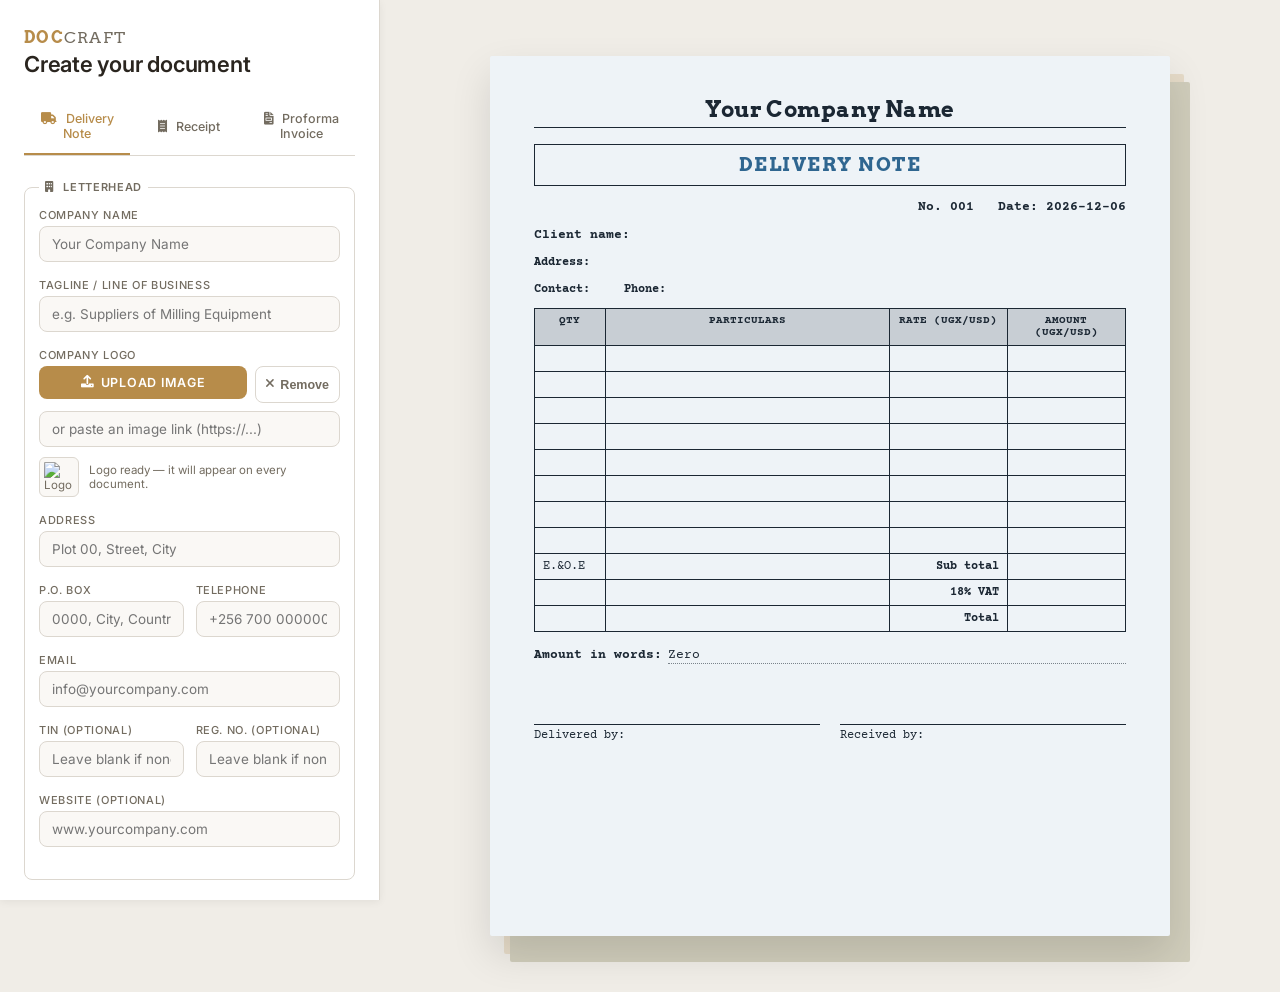
==== commit bd576048: "name" ====
--- a/index.html
+++ b/index.html
@@ -15,7 +15,7 @@
   <meta name="keywords"
     content="receipt generator, delivery note generator, proforma invoice generator, free invoice maker, printable receipt, online billing tool, receipt maker, invoice maker Uganda" />
   <meta name="robots" content="index, follow" />
-  <meta name="author" content="BeyondCode Tech Solutions" />
+  <meta name="author" content="BeyondCode Tech Solutions / Aijuka Josbert" />
   <meta name="theme-color" content="#2F6690" />
   <link rel="canonical" href="https://aijuka-josbert.github.io/onlinereceiptfillables_b/" />
   <link rel="canonical" href="https://onlinedocumentfillment.fwh.is/" />
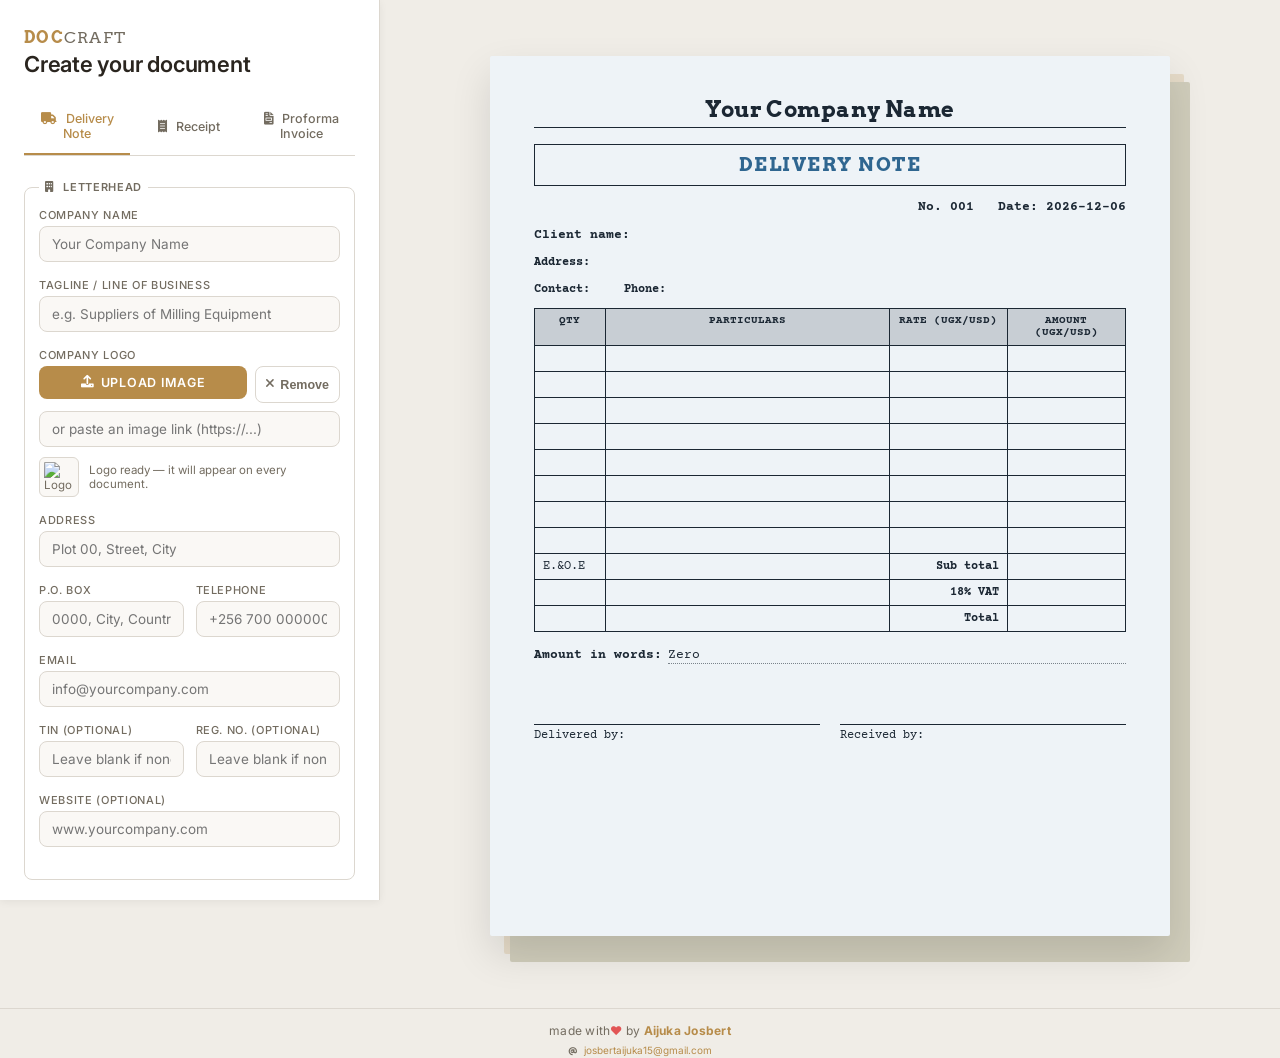
==== commit 7dbde036: "footer credents" ====
--- a/index.html
+++ b/index.html
@@ -430,7 +430,32 @@
       </div>
     </main>
   </div>
-
+  <div class="footer-credit" style="
+        margin-top: 16px;
+        padding-top: 12px;
+        border-top: 1px solid var(--chrome-line);
+        text-align: center;
+        font-size: 11px;
+        color: var(--chrome-muted);
+        line-height: 1.6;
+      ">
+    <h5 style="
+          margin: 0;
+          font-weight: 400;
+          font-family: &quot;Inter&quot;, sans-serif;
+          letter-spacing: 0.02em;
+        ">
+      made with<span style="color: #e25555">❤</span> by
+      <strong style="color: var(--accent)">
+        <a href="https://github.com/Aijuka-Josbert" style="color: var(--accent); text-decoration: none">Aijuka
+          Josbert</a></strong>
+    </h5>
+    <p style="margin: 2px 0 0 0; font-size: 10px">
+      <i class="fas fa-at" style="margin-right: 4px; font-size: 9px"></i>
+      <a href="mailto:josbertaijuka15@gmail.com"
+        style="color: var(--accent); text-decoration: none">josbertaijuka15@gmail.com</a>
+    </p>
+  </div>
   <script src="./assets/js/script.js"></script>
 </body>
 
--- a/assets/css/style.css
+++ b/assets/css/style.css
@@ -731,3 +731,36 @@
     border-top: 1.8px solid var(--doc-ink) !important;
   }
 }
+/* ===== Footer Credit ===== */
+.footer-credit {
+    font-family: 'Inter', sans-serif;
+    transition: color 0.2s;
+}
+.footer-credit h5 {
+    font-size: 12px;
+    font-weight: 400;
+    margin: 0;
+    letter-spacing: 0.02em;
+}
+.footer-credit h5 span {
+    color: #e25555;
+    display: inline-block;
+    animation: pulse 1.5s ease-in-out infinite;
+}
+.footer-credit p {
+    margin: 4px 0 0 0;
+    font-size: 10px;
+}
+.footer-credit a {
+    color: var(--accent);
+    text-decoration: none;
+    transition: color 0.2s;
+}
+.footer-credit a:hover {
+    text-decoration: underline;
+    color: var(--chrome-text);
+}
+@keyframes pulse {
+    0%, 100% { transform: scale(1); }
+    50% { transform: scale(1.1); }
+}
